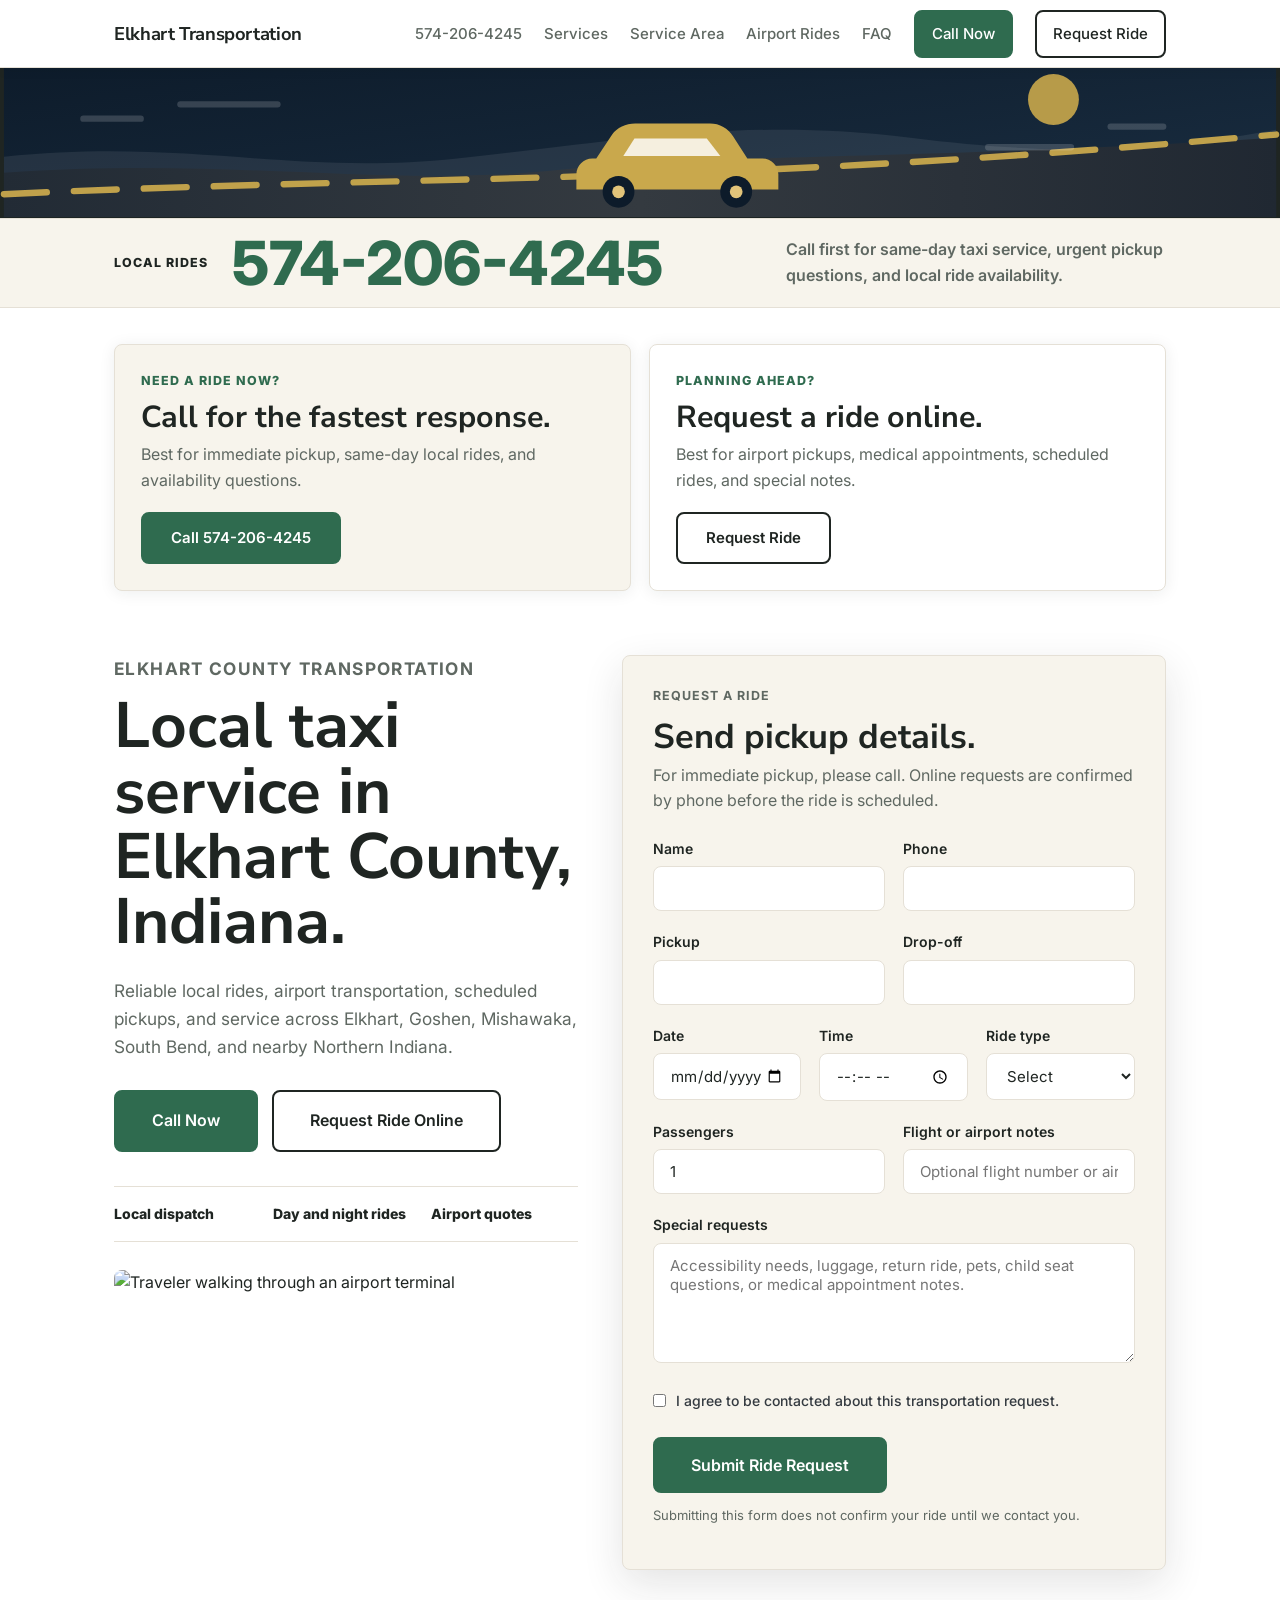
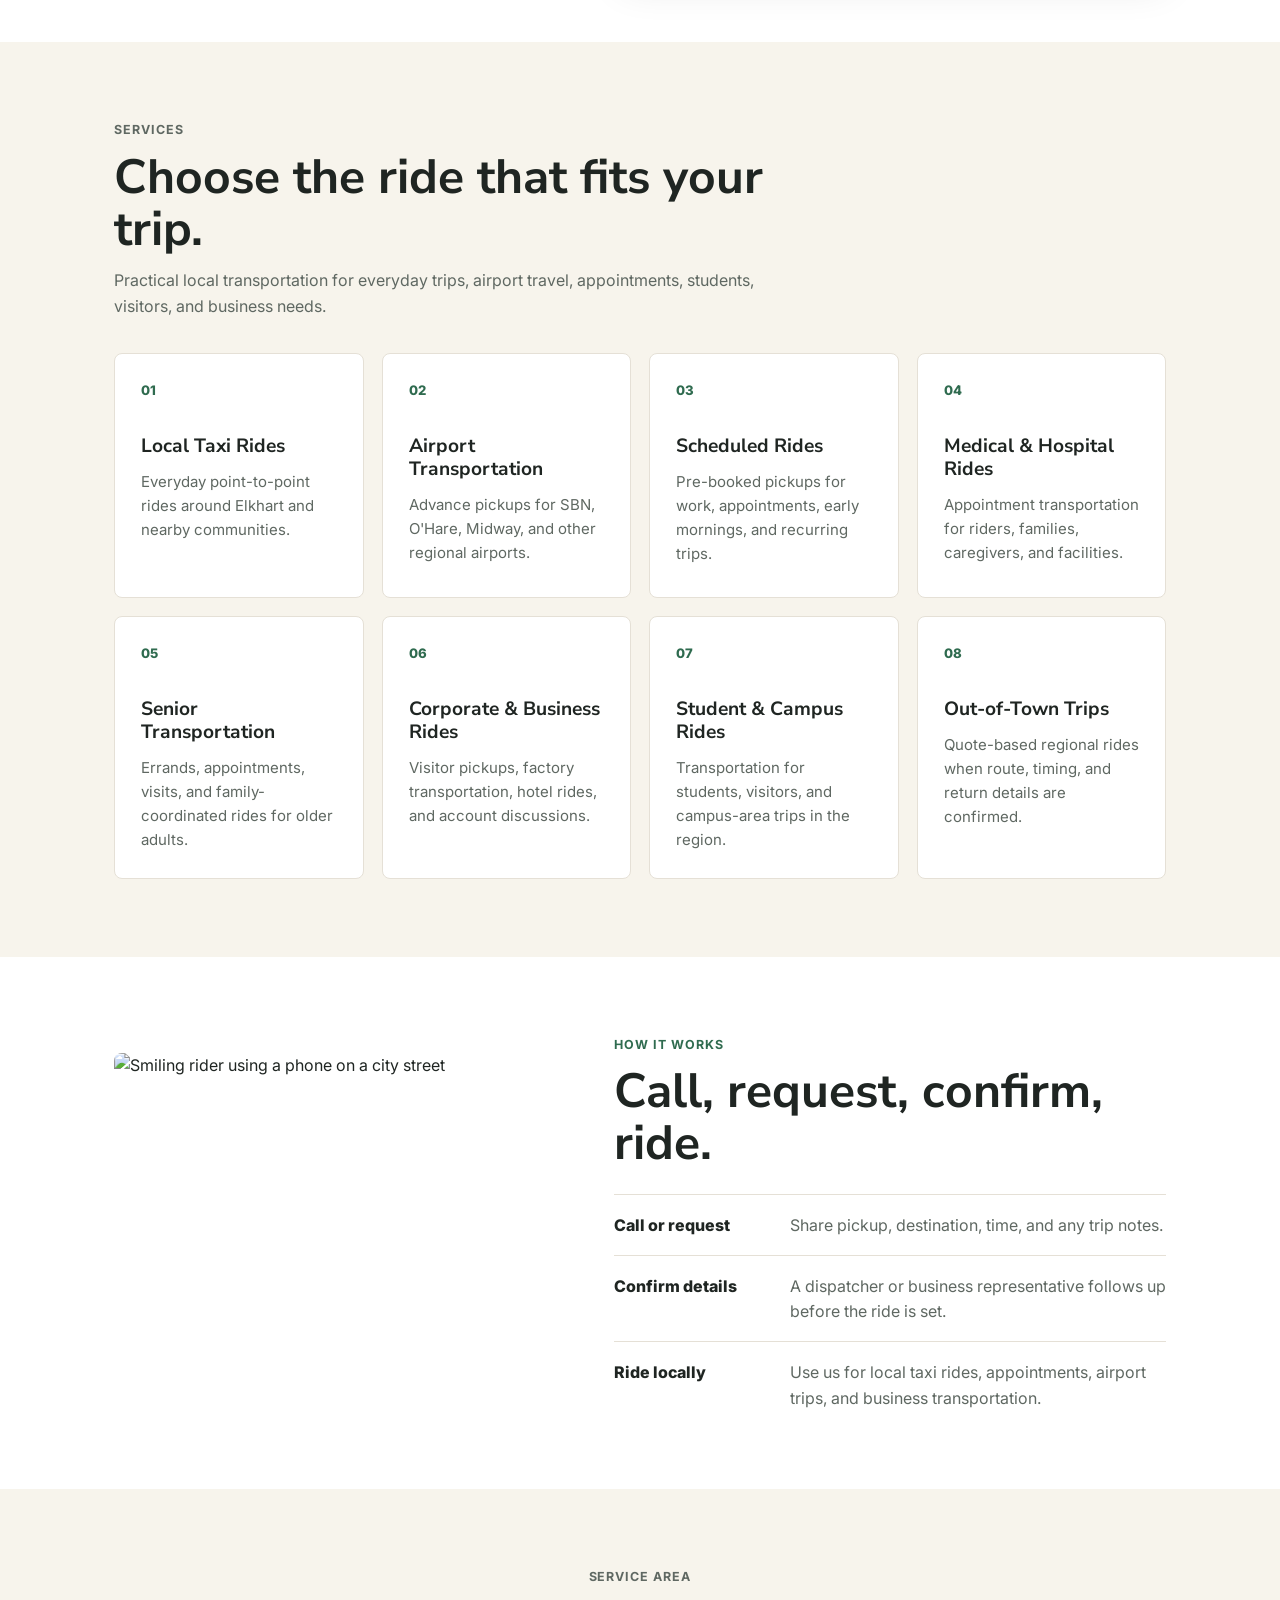
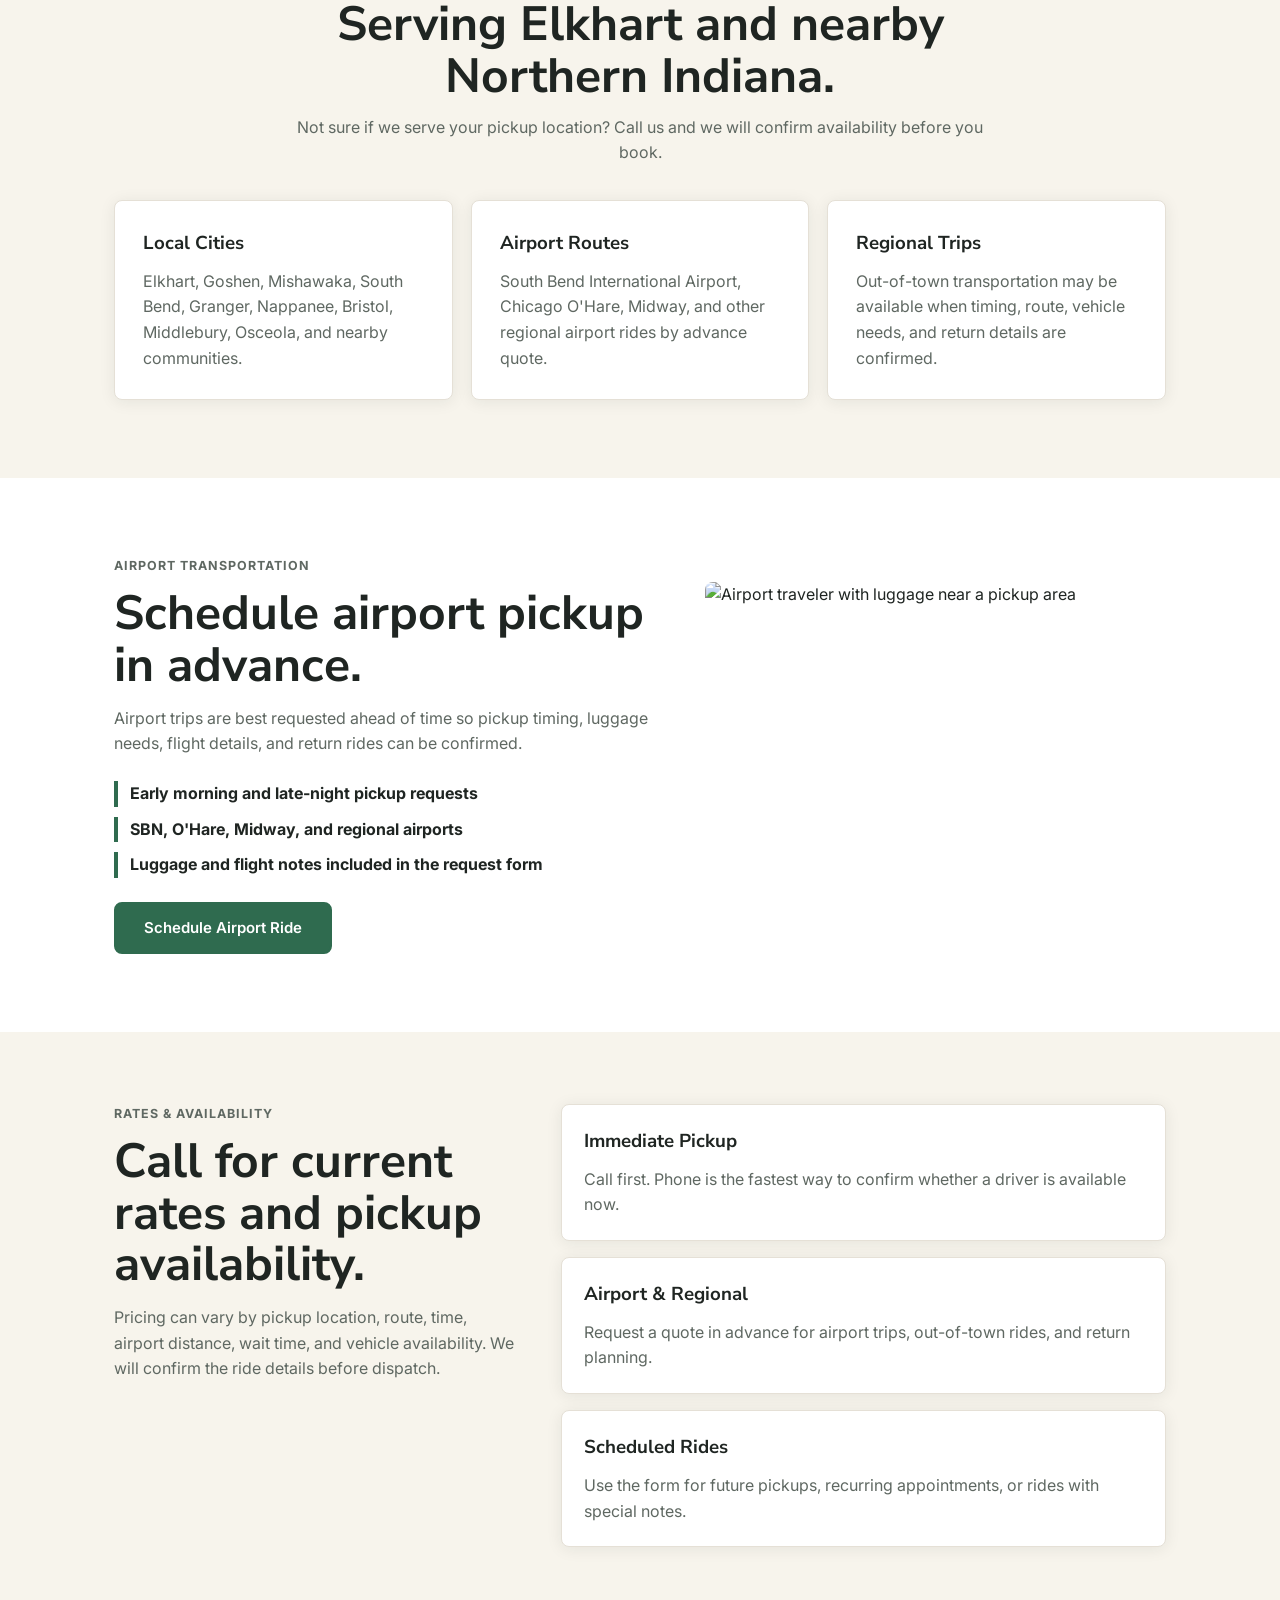
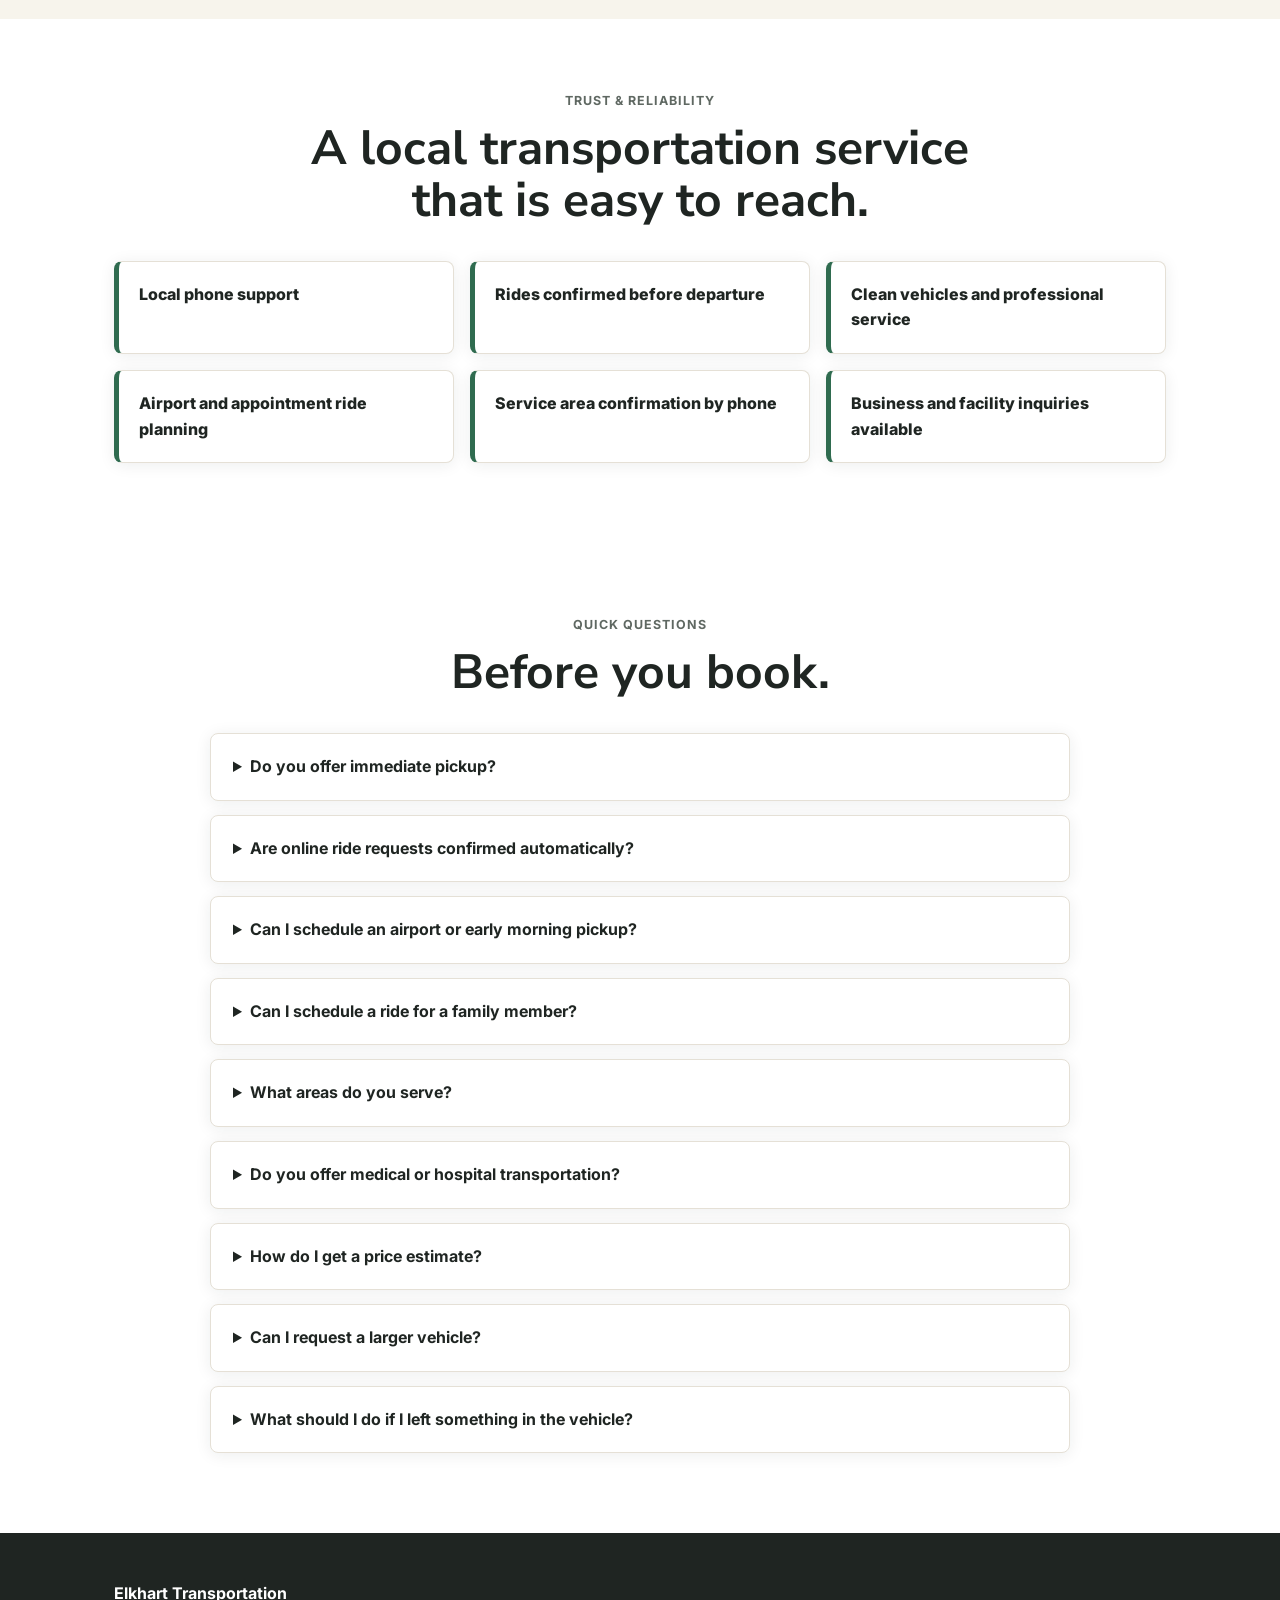
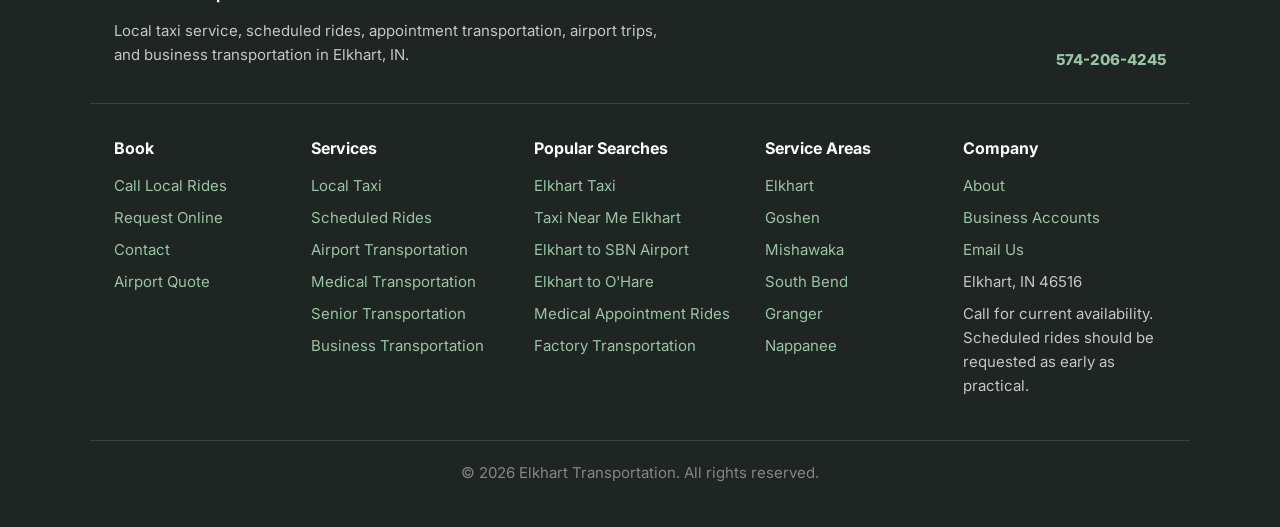
==== index.html @ 62b03026 "Initial Elkhart Transport website" ====
<!DOCTYPE html>
<html lang="en">
<head>
  <meta charset="UTF-8" />
  <meta name="viewport" content="width=device-width, initial-scale=1.0" />
  <title>Elkhart Transportation | Taxi, Medical, Airport & Scheduled Rides</title>
  <meta name="description" content="Call Elkhart Transportation for local taxi, scheduled rides, medical appointments, senior rides, airport trips, and business transportation in Elkhart, IN." />
  <link rel="preconnect" href="https://fonts.googleapis.com">
  <link rel="preconnect" href="https://fonts.gstatic.com" crossorigin>
  <link href="https://fonts.googleapis.com/css2?family=Inter:wght@400;500;600;700;800&family=Nunito+Sans:wght@500;600;700;800&display=swap" rel="stylesheet">
  <link rel="stylesheet" href="src/css/main.css" />
  <link rel="stylesheet" href="src/css/components.css" />
  <script async src="https://www.googletagmanager.com/gtag/js?id=G-XXXXXXXXXX"></script>
  <script>
    window.dataLayer = window.dataLayer || [];
    function gtag(){dataLayer.push(arguments);}
    gtag('js', new Date());
    gtag('config', 'G-XXXXXXXXXX');
  </script>
  <script type="application/ld+json">
  {
    "@context": "https://schema.org",
    "@type": "LocalBusiness",
    "name": "Elkhart Transportation",
    "telephone": "+1-574-206-4245",
    "email": "elkhartaxiservice@gmail.com",
    "address": {
      "@type": "PostalAddress",
      "addressLocality": "Elkhart",
      "addressRegion": "IN",
      "postalCode": "46516",
      "addressCountry": "US"
    },
    "areaServed": ["Elkhart IN", "Goshen IN", "Mishawaka IN", "South Bend IN", "Granger IN", "Nappanee IN", "Bristol IN", "Middlebury IN"],
    "url": "https://example.com",
    "priceRange": "$$",
    "description": "Local and scheduled transportation service for taxi rides, medical appointments, senior transportation, airport trips, and business transportation in Elkhart County."
  }
  </script>
  <script type="application/ld+json">
  {
    "@context": "https://schema.org",
    "@type": "FAQPage",
    "mainEntity": [
      {
        "@type": "Question",
        "name": "Do I need to call to confirm my ride?",
        "acceptedAnswer": {
          "@type": "Answer",
          "text": "Yes. Online ride requests are not confirmed until a dispatcher or business representative contacts you."
        }
      },
      {
        "@type": "Question",
        "name": "Do you provide airport transportation from Elkhart?",
        "acceptedAnswer": {
          "@type": "Answer",
          "text": "Airport transportation may be available from Elkhart, Goshen, Mishawaka, South Bend, and nearby communities to South Bend International Airport, Chicago O'Hare, and other regional airports by quote."
        }
      },
      {
        "@type": "Question",
        "name": "Can family members request rides for seniors?",
        "acceptedAnswer": {
          "@type": "Answer",
          "text": "Yes. Family members and caregivers can request scheduled rides for seniors and include appointment, pickup, return ride, and contact details."
        }
      },
      {
        "@type": "Question",
        "name": "Do you provide non-emergency medical transportation?",
        "acceptedAnswer": {
          "@type": "Answer",
          "text": "Medical appointment transportation may be available for private-pay riders, facilities, and coordination partners. Availability and vehicle needs should be confirmed before booking."
        }
      },
      {
        "@type": "Question",
        "name": "What areas do you serve?",
        "acceptedAnswer": {
          "@type": "Answer",
          "text": "Primary service areas include Elkhart, Goshen, Mishawaka, South Bend, Granger, Nappanee, Bristol, Middlebury, and nearby Northern Indiana communities."
        }
      }
    ]
  }
  </script>
</head>
<body>
  <header class="nav">
    <div class="nav__inner container">
      <a href="index.html" class="nav__logo">Elkhart Transportation</a>
      <nav class="nav__links">
        <a href="tel:+15742064245">574-206-4245</a>
        <a href="#services">Services</a>
        <a href="#service-area">Service Area</a>
        <a href="#airport-rides">Airport Rides</a>
        <a href="#faq">FAQ</a>
        <a href="tel:+15742064245" class="btn btn--primary">Call Now</a>
        <a href="#ride-request" class="btn btn--outline-dark">Request Ride</a>
      </nav>
      <button class="nav__toggle" aria-label="Toggle menu">&#9776;</button>
    </div>
  </header>

  <main>
    <section class="image-banner" aria-label="Elkhart Transportation service banner">
      <img src="public/images/home-banner.svg" alt="Elkhart Transportation taxi service banner" />
    </section>

    <section class="phone-strip" aria-label="Local ride phone number">
      <div class="container phone-strip__inner">
        <span>Local Rides</span>
        <a href="tel:+15742064245">574-206-4245</a>
        <p>Call first for same-day taxi service, urgent pickup questions, and local ride availability.</p>
      </div>
    </section>

    <section class="booking-choices" aria-label="Ways to book">
      <div class="container booking-choices__grid">
        <article class="choice-card choice-card--primary">
          <span>Need a ride now?</span>
          <h2>Call for the fastest response.</h2>
          <p>Best for immediate pickup, same-day local rides, and availability questions.</p>
          <a href="tel:+15742064245" class="btn btn--primary">Call 574-206-4245</a>
        </article>
        <article class="choice-card">
          <span>Planning ahead?</span>
          <h2>Request a ride online.</h2>
          <p>Best for airport pickups, medical appointments, scheduled rides, and special notes.</p>
          <a href="#ride-request" class="btn btn--outline-dark">Request Ride</a>
        </article>
      </div>
    </section>

    <section class="booking-hero" id="ride-request">
      <div class="container booking-hero__grid">
        <div class="booking-hero__content">
          <p class="eyebrow">Elkhart County Transportation</p>
          <h1>Local taxi service in Elkhart County, Indiana.</h1>
          <p>Reliable local rides, airport transportation, scheduled pickups, and service across Elkhart, Goshen, Mishawaka, South Bend, and nearby Northern Indiana.</p>
          <div class="booking-hero__actions">
            <a href="tel:+15742064245" class="btn btn--primary btn--lg">Call Now</a>
            <a href="#ride-request" class="btn btn--outline-dark btn--lg">Request Ride Online</a>
          </div>
          <div class="booking-hero__proof">
            <span>Local dispatch</span>
            <span>Day and night rides</span>
            <span>Airport quotes</span>
          </div>
          <figure class="booking-hero__image">
            <img src="public/images/AdobeStock_448545328.jpeg" alt="Traveler walking through an airport terminal" />
          </figure>
        </div>

        <form class="booking-panel js-contact-form" action="https://formspree.io/f/YOUR_FORM_ID" method="post">
          <div class="booking-panel__header">
            <p class="eyebrow">Request a Ride</p>
            <h2>Send pickup details.</h2>
            <p>For immediate pickup, please call. Online requests are confirmed by phone before the ride is scheduled.</p>
          </div>
          <div class="form-grid">
            <div class="form-group">
              <label for="home-name">Name</label>
              <input type="text" id="home-name" name="name" autocomplete="name" required />
            </div>
            <div class="form-group">
              <label for="home-phone">Phone</label>
              <input type="tel" id="home-phone" name="phone" autocomplete="tel" required />
            </div>
          </div>
          <div class="form-grid">
            <div class="form-group">
              <label for="home-pickup">Pickup</label>
              <input type="text" id="home-pickup" name="pickup" required />
            </div>
            <div class="form-group">
              <label for="home-dropoff">Drop-off</label>
              <input type="text" id="home-dropoff" name="dropoff" required />
            </div>
          </div>
          <div class="form-grid form-grid--three">
            <div class="form-group">
              <label for="home-date">Date</label>
              <input type="date" id="home-date" name="date" required />
            </div>
            <div class="form-group">
              <label for="home-time">Time</label>
              <input type="time" id="home-time" name="time" required />
            </div>
            <div class="form-group">
              <label for="home-ride-type">Ride type</label>
              <select id="home-ride-type" name="ride-type" required>
                <option value="">Select</option>
                <option>Local Taxi</option>
                <option>Scheduled Ride</option>
                <option>Airport</option>
                <option>Medical Appointment</option>
                <option>Senior Transportation</option>
                <option>Factory/Business</option>
                <option>Other</option>
              </select>
            </div>
          </div>
          <div class="form-grid">
            <div class="form-group">
              <label for="home-passengers">Passengers</label>
              <input type="number" id="home-passengers" name="passengers" min="1" max="12" value="1" />
            </div>
            <div class="form-group">
              <label for="home-flight">Flight or airport notes</label>
              <input type="text" id="home-flight" name="flight" placeholder="Optional flight number or airport" />
            </div>
          </div>
          <div class="form-group">
            <label for="home-notes">Special requests</label>
            <textarea id="home-notes" name="notes" placeholder="Accessibility needs, luggage, return ride, pets, child seat questions, or medical appointment notes."></textarea>
          </div>
          <label class="checkbox-line">
            <input type="checkbox" name="consent" required />
            <span>I agree to be contacted about this transportation request.</span>
          </label>
          <button type="submit" class="btn btn--primary btn--lg">Submit Ride Request</button>
          <p class="booking-panel__note">Submitting this form does not confirm your ride until we contact you.</p>
          <p class="form-status" aria-live="polite"></p>
        </form>
      </div>
    </section>

    <section class="home-services" id="services">
      <div class="container">
        <div class="section-heading">
          <p class="eyebrow">Services</p>
          <h2>Choose the ride that fits your trip.</h2>
          <p>Practical local transportation for everyday trips, airport travel, appointments, students, visitors, and business needs.</p>
        </div>
        <div class="service-tiles">
          <a href="src/pages/services.html" class="service-tile">
            <span>01</span>
            <h3>Local Taxi Rides</h3>
            <p>Everyday point-to-point rides around Elkhart and nearby communities.</p>
          </a>
          <a href="src/pages/airport.html" class="service-tile">
            <span>02</span>
            <h3>Airport Transportation</h3>
            <p>Advance pickups for SBN, O'Hare, Midway, and other regional airports.</p>
          </a>
          <a href="src/pages/scheduled-rides.html" class="service-tile">
            <span>03</span>
            <h3>Scheduled Rides</h3>
            <p>Pre-booked pickups for work, appointments, early mornings, and recurring trips.</p>
          </a>
          <a href="src/pages/nemt.html" class="service-tile">
            <span>04</span>
            <h3>Medical & Hospital Rides</h3>
            <p>Appointment transportation for riders, families, caregivers, and facilities.</p>
          </a>
          <a href="src/pages/senior.html" class="service-tile">
            <span>05</span>
            <h3>Senior Transportation</h3>
            <p>Errands, appointments, visits, and family-coordinated rides for older adults.</p>
          </a>
          <a href="src/pages/factory-transport.html" class="service-tile">
            <span>06</span>
            <h3>Corporate & Business Rides</h3>
            <p>Visitor pickups, factory transportation, hotel rides, and account discussions.</p>
          </a>
          <a href="src/pages/services.html" class="service-tile">
            <span>07</span>
            <h3>Student & Campus Rides</h3>
            <p>Transportation for students, visitors, and campus-area trips in the region.</p>
          </a>
          <a href="src/pages/contact.html" class="service-tile">
            <span>08</span>
            <h3>Out-of-Town Trips</h3>
            <p>Quote-based regional rides when route, timing, and return details are confirmed.</p>
          </a>
        </div>
      </div>
    </section>

    <section class="local-info">
      <div class="container local-info__grid">
        <figure>
          <img src="public/images/AdobeStock_657784456.jpeg" alt="Smiling rider using a phone on a city street" />
        </figure>
        <div>
          <p class="eyebrow">How It Works</p>
          <h2>Call, request, confirm, ride.</h2>
          <div class="mini-steps">
            <article>
              <span>Call or request</span>
              <p>Share pickup, destination, time, and any trip notes.</p>
            </article>
            <article>
              <span>Confirm details</span>
              <p>A dispatcher or business representative follows up before the ride is set.</p>
            </article>
            <article>
              <span>Ride locally</span>
              <p>Use us for local taxi rides, appointments, airport trips, and business transportation.</p>
            </article>
          </div>
        </div>
      </div>
    </section>

    <section class="service-area-section" id="service-area">
      <div class="container">
        <div class="section-heading section-heading--center">
          <p class="eyebrow">Service Area</p>
          <h2>Serving Elkhart and nearby Northern Indiana.</h2>
          <p>Not sure if we serve your pickup location? Call us and we will confirm availability before you book.</p>
        </div>
        <div class="area-columns">
          <article>
            <h3>Local Cities</h3>
            <p>Elkhart, Goshen, Mishawaka, South Bend, Granger, Nappanee, Bristol, Middlebury, Osceola, and nearby communities.</p>
          </article>
          <article>
            <h3>Airport Routes</h3>
            <p>South Bend International Airport, Chicago O'Hare, Midway, and other regional airport rides by advance quote.</p>
          </article>
          <article>
            <h3>Regional Trips</h3>
            <p>Out-of-town transportation may be available when timing, route, vehicle needs, and return details are confirmed.</p>
          </article>
        </div>
      </div>
    </section>

    <section class="airport-feature" id="airport-rides">
      <div class="container airport-feature__grid">
        <div>
          <p class="eyebrow">Airport Transportation</p>
          <h2>Schedule airport pickup in advance.</h2>
          <p>Airport trips are best requested ahead of time so pickup timing, luggage needs, flight details, and return rides can be confirmed.</p>
          <div class="feature-list">
            <span>Early morning and late-night pickup requests</span>
            <span>SBN, O'Hare, Midway, and regional airports</span>
            <span>Luggage and flight notes included in the request form</span>
          </div>
          <a href="#ride-request" class="btn btn--primary">Schedule Airport Ride</a>
        </div>
        <figure>
          <img src="public/images/AdobeStock_448545328.jpeg" alt="Airport traveler with luggage near a pickup area" />
        </figure>
      </div>
    </section>

    <section class="rates-section" id="availability">
      <div class="container rates-section__grid">
        <div>
          <p class="eyebrow">Rates & Availability</p>
          <h2>Call for current rates and pickup availability.</h2>
          <p>Pricing can vary by pickup location, route, time, airport distance, wait time, and vehicle availability. We will confirm the ride details before dispatch.</p>
        </div>
        <div class="rate-cards">
          <article>
            <h3>Immediate Pickup</h3>
            <p>Call first. Phone is the fastest way to confirm whether a driver is available now.</p>
          </article>
          <article>
            <h3>Airport & Regional</h3>
            <p>Request a quote in advance for airport trips, out-of-town rides, and return planning.</p>
          </article>
          <article>
            <h3>Scheduled Rides</h3>
            <p>Use the form for future pickups, recurring appointments, or rides with special notes.</p>
          </article>
        </div>
      </div>
    </section>

    <section class="trust-section" id="trust">
      <div class="container">
        <div class="section-heading section-heading--center">
          <p class="eyebrow">Trust & Reliability</p>
          <h2>A local transportation service that is easy to reach.</h2>
        </div>
        <div class="trust-points">
          <div>Local phone support</div>
          <div>Rides confirmed before departure</div>
          <div>Clean vehicles and professional service</div>
          <div>Airport and appointment ride planning</div>
          <div>Service area confirmation by phone</div>
          <div>Business and facility inquiries available</div>
        </div>
      </div>
    </section>

    <section class="faq-preview page-section" id="faq">
      <div class="container">
        <div class="section-heading section-heading--center">
          <p class="eyebrow">Quick Questions</p>
          <h2>Before you book.</h2>
        </div>
        <div class="faq-list">
          <details>
            <summary>Do you offer immediate pickup?</summary>
            <p>Call for immediate pickup. Phone is the fastest way to confirm driver availability.</p>
          </details>
          <details>
            <summary>Are online ride requests confirmed automatically?</summary>
            <p>No. A ride is confirmed only after a dispatcher or business representative follows up with you.</p>
          </details>
          <details>
            <summary>Can I schedule an airport or early morning pickup?</summary>
            <p>Yes. Airport and early pickups should be requested in advance so timing, route, and luggage needs can be confirmed.</p>
          </details>
          <details>
            <summary>Can I schedule a ride for a family member?</summary>
            <p>Yes. Family members and caregivers can request rides and include appointment, pickup, return ride, and contact details.</p>
          </details>
          <details>
            <summary>What areas do you serve?</summary>
            <p>Common service areas include Elkhart, Goshen, Mishawaka, South Bend, Granger, Nappanee, Bristol, Middlebury, Osceola, and nearby areas when scheduling allows.</p>
          </details>
          <details>
            <summary>Do you offer medical or hospital transportation?</summary>
            <p>Medical appointment and hospital rides may be available for private-pay riders, seniors, families, and facility coordination partners.</p>
          </details>
          <details>
            <summary>How do I get a price estimate?</summary>
            <p>Call with your pickup address, destination, date, time, passenger count, and any special needs. We will confirm current rates and availability.</p>
          </details>
          <details>
            <summary>Can I request a larger vehicle?</summary>
            <p>Include passenger count and luggage or mobility notes when calling or submitting the form. Vehicle availability should be confirmed before booking.</p>
          </details>
          <details>
            <summary>What should I do if I left something in the vehicle?</summary>
            <p>Call as soon as possible with your pickup time, route, and contact information so the ride can be looked up.</p>
          </details>
        </div>
      </div>
    </section>
  </main>

  <div class="mobile-action-bar" aria-label="Mobile booking actions">
    <a href="tel:+15742064245">Call Now</a>
    <a href="#ride-request">Request Ride</a>
  </div>

  <footer class="footer footer--extended">
    <div class="container footer__top">
      <div>
        <strong>Elkhart Transportation</strong>
        <p>Local taxi service, scheduled rides, appointment transportation, airport trips, and business transportation in Elkhart, IN.</p>
      </div>
      <a href="tel:+15742064245" class="footer__phone">574-206-4245</a>
    </div>
    <div class="container footer__grid footer__grid--extended">
      <div>
        <strong>Book</strong>
        <a href="tel:+15742064245">Call Local Rides</a>
        <a href="#ride-request">Request Online</a>
        <a href="src/pages/contact.html">Contact</a>
        <a href="src/pages/airport.html">Airport Quote</a>
      </div>
      <div>
        <strong>Services</strong>
        <a href="src/pages/services.html">Local Taxi</a>
        <a href="src/pages/scheduled-rides.html">Scheduled Rides</a>
        <a href="src/pages/airport.html">Airport Transportation</a>
        <a href="src/pages/nemt.html">Medical Transportation</a>
        <a href="src/pages/senior.html">Senior Transportation</a>
        <a href="src/pages/factory-transport.html">Business Transportation</a>
      </div>
      <div>
        <strong>Popular Searches</strong>
        <a href="src/pages/services.html">Elkhart Taxi</a>
        <a href="src/pages/services.html">Taxi Near Me Elkhart</a>
        <a href="src/pages/airport.html">Elkhart to SBN Airport</a>
        <a href="src/pages/airport.html">Elkhart to O'Hare</a>
        <a href="src/pages/nemt.html">Medical Appointment Rides</a>
        <a href="src/pages/factory-transport.html">Factory Transportation</a>
      </div>
      <div>
        <strong>Service Areas</strong>
        <a href="src/pages/services.html">Elkhart</a>
        <a href="src/pages/services.html">Goshen</a>
        <a href="src/pages/services.html">Mishawaka</a>
        <a href="src/pages/services.html">South Bend</a>
        <a href="src/pages/services.html">Granger</a>
        <a href="src/pages/services.html">Nappanee</a>
      </div>
      <div>
        <strong>Company</strong>
        <a href="src/pages/about.html">About</a>
        <a href="src/pages/factory-transport.html">Business Accounts</a>
        <a href="mailto:elkhartaxiservice@gmail.com">Email Us</a>
        <p>Elkhart, IN 46516</p>
        <p>Call for current availability. Scheduled rides should be requested as early as practical.</p>
      </div>
    </div>
    <p class="footer__copy">&copy; 2026 Elkhart Transportation. All rights reserved.</p>
  </footer>

  <script src="src/js/main.js"></script>
  <script src="src/js/booking.js"></script>
</body>
</html>
---- src/css/main.css ----
/* =============================================
   ELKHART TRANSPORTATION — main.css
   Global styles, variables, typography
   ============================================= */

@import url('https://fonts.googleapis.com/css2?family=Inter:wght@400;500;600;700;800&family=Nunito+Sans:wght@500;600;700;800&display=swap');

/* --- Variables --- */
:root {
  --navy:    #1F2522;
  --navy-mid: #2F3A34;
  --white:   #FFFFFF;
  --gold:    #2F6B4F;
  --gold-light: #3D7A5A;
  --cream: #F7F4EC;
  --gray-50: #F7F4EC;
  --gray-200:#E5E0D6;
  --gray-500:#5F6862;
  --gray-800:#343A40;

  --font: 'Inter', sans-serif;
  --heading-font: 'Nunito Sans', sans-serif;
  --radius: 8px;
  --shadow: 0 2px 16px rgba(31,37,34,0.08);
  --shadow-lg: 0 14px 40px rgba(31,37,34,0.12);

  --container: 1100px;
  --nav-h: 68px;
}

/* --- Reset --- */
*, *::before, *::after { box-sizing: border-box; margin: 0; padding: 0; }
html { scroll-behavior: smooth; }
body {
  font-family: var(--font);
  color: var(--navy);
  background: var(--white);
  line-height: 1.6;
  font-size: 16px;
}
h1, h2, h3, h4,
.nav__logo,
.btn {
  font-family: var(--heading-font);
}
img { max-width: 100%; display: block; }
a { color: inherit; text-decoration: none; }

/* --- Container --- */
.container {
  max-width: var(--container);
  margin: 0 auto;
  padding: 0 24px;
}

/* --- Buttons --- */
.btn {
  display: inline-flex;
  align-items: center;
  justify-content: center;
  padding: 12px 28px;
  border-radius: var(--radius);
  font-family: var(--font);
  font-weight: 600;
  font-size: 15px;
  cursor: pointer;
  border: 2px solid transparent;
  transition: all 0.2s ease;
  text-align: center;
}
.btn--primary {
  background: var(--gold);
  color: var(--white);
  border-color: var(--gold);
}
.btn--primary:hover {
  background: var(--gold-light);
  border-color: var(--gold-light);
}
.btn--outline {
  background: transparent;
  color: var(--white);
  border-color: var(--white);
}
.btn--outline:hover {
  background: var(--white);
  color: var(--navy);
}
.btn--outline-dark {
  background: transparent;
  color: var(--navy);
  border-color: var(--navy);
}
.btn--outline-dark:hover {
  background: var(--navy);
  color: var(--white);
}
.btn--lg { padding: 16px 36px; font-size: 16px; }

/* --- Section Title --- */
.section-title {
  font-size: clamp(1.5rem, 3vw, 2rem);
  font-weight: 700;
  color: var(--navy);
  margin-bottom: 40px;
  text-align: center;
}
.eyebrow--center { text-align: center; }

/* --- Home Banner --- */
.image-banner {
  background: var(--navy);
  border-bottom: 1px solid rgba(13,27,42,0.12);
  height: clamp(88px, 13vw, 150px);
  overflow: hidden;
  width: 100%;
}
.image-banner img {
  height: 100%;
  object-fit: cover;
  object-position: center;
  width: 100%;
}

/* --- Hero --- */
.hero {
  background: var(--navy);
  color: var(--white);
  padding: 100px 0 80px;
  text-align: center;
}
.hero--home {
  background:
    linear-gradient(135deg, rgba(13, 27, 42, 0.96), rgba(26, 46, 66, 0.92)),
    radial-gradient(circle at 80% 10%, rgba(201, 168, 76, 0.18), transparent 28%);
  padding: 96px 0 88px;
  text-align: left;
}
.hero__grid {
  align-items: center;
  display: grid;
  gap: 48px;
  grid-template-columns: minmax(0, 1.05fr) minmax(320px, 0.75fr);
}
.hero__content .eyebrow { color: var(--gold-light); }
.hero__content .hero__sub { margin-left: 0; }
.hero__proof {
  display: flex;
  flex-wrap: wrap;
  gap: 10px;
  margin-top: 28px;
}
.hero__proof span {
  border: 1px solid rgba(255,255,255,0.22);
  border-radius: var(--radius);
  color: rgba(255,255,255,0.82);
  font-size: 14px;
  font-weight: 600;
  padding: 8px 12px;
}
.hero-card {
  background: rgba(255,255,255,0.96);
  border: 1px solid rgba(255,255,255,0.2);
  border-radius: var(--radius);
  box-shadow: var(--shadow-lg);
  color: var(--navy);
  padding: 32px;
}
.hero-card h2 {
  font-size: 1.6rem;
  line-height: 1.2;
  margin-bottom: 12px;
}
.hero-card p,
.hero-card li {
  color: var(--gray-800);
}
.hero-card ul {
  display: grid;
  gap: 10px;
  list-style: none;
  margin-top: 22px;
}
.hero-card li {
  border-left: 3px solid var(--gold);
  font-weight: 600;
  padding-left: 12px;
}
.hero-card__route {
  display: grid;
  gap: 10px;
  margin-bottom: 24px;
}
.hero-card__route span {
  background: var(--gray-50);
  border: 1px solid var(--gray-200);
  border-radius: var(--radius);
  font-weight: 700;
  padding: 11px 14px;
  position: relative;
}
.hero-card__route span + span::before {
  background: var(--gold);
  content: "";
  height: 10px;
  left: 24px;
  position: absolute;
  top: -11px;
  width: 3px;
}
.hero__headline {
  font-size: clamp(2rem, 5vw, 3.2rem);
  font-weight: 700;
  line-height: 1.15;
  margin-bottom: 20px;
  color: var(--white);
}
.hero__sub {
  font-size: clamp(1rem, 2vw, 1.2rem);
  color: rgba(255,255,255,0.80);
  max-width: 620px;
  margin: 0 auto 36px;
}
.hero__ctas {
  display: flex;
  gap: 16px;
  justify-content: center;
  flex-wrap: wrap;
}

/* --- Interior Pages --- */
.page-hero {
  background: var(--navy);
  color: var(--white);
  padding: 88px 0 72px;
}
.page-hero__inner {
  max-width: 860px;
  text-align: center;
}
.page-hero h1 {
  color: var(--white);
  font-size: clamp(2rem, 5vw, 3rem);
  line-height: 1.15;
  margin-bottom: 20px;
}
.page-hero p {
  color: rgba(255,255,255,0.80);
  font-size: 1.08rem;
  max-width: 720px;
  margin: 0 auto;
}
.page-hero__actions {
  display: flex;
  gap: 16px;
  justify-content: center;
  flex-wrap: wrap;
  margin-top: 32px;
}
.eyebrow {
  color: var(--gold);
  font-size: 0.78rem;
  font-weight: 700;
  letter-spacing: 0.08em;
  margin-bottom: 12px;
  text-transform: uppercase;
}
.page-section {
  padding: 80px 0;
}
.quick-request {
  background: var(--gray-50);
  padding: 72px 0;
}
.quick-request__grid {
  align-items: start;
  display: grid;
  gap: 40px;
  grid-template-columns: minmax(250px, 0.7fr) minmax(0, 1.3fr);
}
.quick-request h2 {
  font-size: clamp(1.7rem, 3vw, 2.35rem);
  line-height: 1.18;
  margin-bottom: 16px;
}
.quick-request p {
  color: var(--gray-500);
}
.page-section--muted {
  background: var(--gray-50);
}
.split-section {
  display: grid;
  grid-template-columns: minmax(0, 0.9fr) minmax(0, 1.1fr);
  gap: 48px;
  align-items: start;
}
.split-section h2,
.contact-panel h2 {
  font-size: clamp(1.7rem, 3vw, 2.25rem);
  line-height: 1.2;
  margin-bottom: 16px;
}
.split-section p,
.contact-panel p {
  color: var(--gray-500);
}
.info-grid,
.service-grid {
  display: grid;
  grid-template-columns: repeat(auto-fit, minmax(250px, 1fr));
  gap: 24px;
}
.info-grid--two {
  grid-template-columns: repeat(2, minmax(0, 1fr));
}
.info-card,
.service-card,
.service-area-panel,
.contact-panel,
.form-card {
  background: var(--white);
  border: 1px solid var(--gray-200);
  border-radius: var(--radius);
  box-shadow: var(--shadow);
}
.info-card {
  padding: 28px;
}
.info-card h3,
.service-card h3 {
  margin-bottom: 10px;
}
.info-card p,
.service-card p {
  color: var(--gray-500);
  font-size: 15px;
}
.service-grid {
  grid-template-columns: repeat(auto-fit, minmax(260px, 1fr));
}
.service-card {
  padding: 30px 26px;
}
.service-card__label {
  color: var(--gold);
  font-size: 0.78rem;
  font-weight: 700;
  letter-spacing: 0.06em;
  margin-bottom: 10px;
  text-transform: uppercase;
}
.service-card .card__link {
  display: inline-block;
  margin-top: 16px;
}
.service-area-panel {
  padding: 32px;
  text-align: center;
}
.service-area-panel p {
  color: var(--gray-500);
  max-width: 760px;
  margin: 0 auto 24px;
}
.area-tags {
  display: flex;
  gap: 12px;
  flex-wrap: wrap;
  justify-content: center;
}
.area-tags span {
  border: 1px solid var(--gray-200);
  border-radius: 999px;
  color: var(--navy);
  font-size: 14px;
  font-weight: 600;
  padding: 9px 14px;
}
.route-section {
  background: var(--navy);
  color: var(--white);
  padding: 80px 0;
}
.route-section h2,
.route-section .eyebrow {
  color: var(--white);
}
.route-section p {
  color: rgba(255,255,255,0.78);
}
.route-section .btn { margin-top: 24px; }
.route-list {
  display: grid;
  gap: 16px;
}
.route-list article {
  align-items: start;
  background: rgba(255,255,255,0.08);
  border: 1px solid rgba(255,255,255,0.14);
  border-radius: var(--radius);
  display: grid;
  gap: 16px;
  grid-template-columns: 64px 1fr;
  padding: 22px;
}
.route-list span {
  align-items: center;
  background: var(--gold);
  border-radius: var(--radius);
  color: var(--navy);
  display: flex;
  font-weight: 800;
  height: 48px;
  justify-content: center;
}
.route-list h3 {
  color: var(--white);
  font-size: 1.05rem;
  margin-bottom: 6px;
}
.route-list p {
  font-size: 15px;
}
.contact-layout {
  display: grid;
  grid-template-columns: minmax(260px, 0.8fr) minmax(0, 1.2fr);
  gap: 36px;
  align-items: start;
}
.contact-panel,
.form-card {
  padding: 32px;
}
.form-intro {
  color: var(--gray-500);
  margin-bottom: 24px;
}
.form-grid {
  display: grid;
  grid-template-columns: repeat(2, minmax(0, 1fr));
  gap: 18px;
}
.detail-list {
  display: grid;
  gap: 18px;
  margin-top: 28px;
}
.detail-list dt {
  color: var(--gray-500);
  font-size: 13px;
  font-weight: 700;
  letter-spacing: 0.06em;
  text-transform: uppercase;
}
.detail-list dd {
  color: var(--navy);
  font-weight: 600;
}
.detail-list a {
  color: var(--gold);
}
.notice {
  background: var(--gray-50);
  border-left: 4px solid var(--gold);
  border-radius: var(--radius);
  color: var(--gray-800);
  font-size: 14px;
  margin-top: 28px;
  padding: 16px;
}
.compliance-note {
  color: var(--gray-500);
  font-size: 14px;
  margin: 28px auto 0;
  max-width: 720px;
  text-align: center;
}
.check-list {
  display: grid;
  gap: 10px;
  list-style: none;
  margin-top: 24px;
}
.check-list li {
  border-left: 3px solid var(--gold);
  color: var(--navy);
  font-weight: 600;
  padding-left: 12px;
}
.checkbox-line {
  display: flex;
  gap: 10px;
  align-items: flex-start;
  color: var(--gray-800);
  font-size: 14px;
  font-weight: 500;
  margin: 8px 0 24px;
}
.checkbox-line input {
  margin-top: 4px;
}
.form-status {
  color: var(--gray-500);
  font-size: 14px;
  margin-top: 14px;
}
.step-list {
  display: grid;
  gap: 18px;
}
.step {
  display: grid;
  grid-template-columns: 42px 1fr;
  gap: 16px;
  align-items: start;
  background: var(--white);
  border: 1px solid var(--gray-200);
  border-radius: var(--radius);
  padding: 22px;
}
.step span {
  align-items: center;
  background: var(--gold);
  border-radius: 50%;
  color: var(--navy);
  display: flex;
  font-weight: 700;
  height: 42px;
  justify-content: center;
  width: 42px;
}
.step p {
  color: var(--gray-800);
}
.cta-band {
  background: var(--navy);
  color: var(--white);
  padding: 56px 0;
}
.cta-band__inner {
  display: flex;
  gap: 28px;
  justify-content: space-between;
  align-items: center;
}
.cta-band h2 {
  color: var(--white);
  font-size: clamp(1.5rem, 3vw, 2rem);
}
.cta-band__actions {
  display: flex;
  gap: 14px;
  flex-wrap: wrap;
}
.sticky-call {
  display: none;
}
.mobile-action-bar {
  display: none;
}

/* --- Minimal Home Layout --- */
.phone-strip {
  background: var(--cream);
  border-bottom: 1px solid var(--gray-200);
  border-top: 1px solid var(--gray-200);
  color: var(--navy);
}
.phone-strip__inner {
  align-items: center;
  display: grid;
  gap: 10px 24px;
  grid-template-columns: auto auto 1fr;
  min-height: 88px;
}
.phone-strip span {
  font-size: 0.78rem;
  font-weight: 800;
  letter-spacing: 0.08em;
  text-transform: uppercase;
}
.phone-strip a {
  color: var(--gold);
  font-size: clamp(2rem, 5vw, 3.8rem);
  font-weight: 800;
  letter-spacing: 0;
  line-height: 1;
}
.phone-strip p {
  color: var(--gray-500);
  font-weight: 600;
  justify-self: end;
  max-width: 380px;
}
.booking-choices {
  background: var(--white);
  padding: 36px 0 0;
}
.booking-choices__grid {
  display: grid;
  gap: 18px;
  grid-template-columns: repeat(2, minmax(0, 1fr));
}
.choice-card {
  background: var(--white);
  border: 1px solid var(--gray-200);
  border-radius: var(--radius);
  box-shadow: var(--shadow);
  padding: 26px;
}
.choice-card--primary {
  background: var(--cream);
}
.choice-card span {
  color: var(--gold);
  display: block;
  font-size: 0.78rem;
  font-weight: 800;
  letter-spacing: 0.08em;
  margin-bottom: 10px;
  text-transform: uppercase;
}
.choice-card h2 {
  font-size: clamp(1.35rem, 3vw, 1.9rem);
  line-height: 1.1;
  margin-bottom: 8px;
}
.choice-card p {
  color: var(--gray-500);
  margin-bottom: 18px;
}
.booking-hero {
  background: var(--white);
  padding: 64px 0 72px;
}
.booking-hero__grid {
  align-items: start;
  display: grid;
  gap: 44px;
  grid-template-columns: minmax(0, 0.92fr) minmax(360px, 1.08fr);
}
.booking-hero__content h1 {
  color: var(--navy);
  font-size: clamp(2.25rem, 5vw, 4.4rem);
  letter-spacing: 0;
  line-height: 1.02;
  margin-bottom: 22px;
}
.booking-hero__content > p {
  color: var(--gray-500);
  font-size: 1.08rem;
  max-width: 580px;
}
.booking-hero__actions {
  display: flex;
  flex-wrap: wrap;
  gap: 14px;
  margin-top: 30px;
}
.booking-hero__proof {
  border-bottom: 1px solid var(--gray-200);
  border-top: 1px solid var(--gray-200);
  display: grid;
  gap: 12px;
  grid-template-columns: repeat(3, minmax(0, 1fr));
  margin: 34px 0 28px;
  padding: 16px 0;
}
.booking-hero__proof span {
  color: var(--navy);
  font-size: 14px;
  font-weight: 800;
}
.booking-hero__image {
  aspect-ratio: 16 / 9;
  border-radius: var(--radius);
  overflow: hidden;
}
.booking-hero__image img,
.local-info figure img {
  height: 100%;
  object-fit: cover;
  width: 100%;
}
.booking-panel {
  background: var(--cream);
  border: 1px solid var(--gray-200);
  border-radius: var(--radius);
  box-shadow: var(--shadow-lg);
  padding: 30px;
}
.booking-panel__header {
  margin-bottom: 24px;
}
.booking-panel__header h2 {
  font-size: clamp(1.55rem, 3vw, 2.15rem);
  line-height: 1.08;
  margin-bottom: 8px;
}
.booking-panel__header p {
  color: var(--gray-500);
}
.booking-panel__note {
  color: var(--gray-500);
  font-size: 13px;
  margin-top: 12px;
}
.booking-panel textarea {
  min-height: 92px;
}
.form-grid--three {
  grid-template-columns: repeat(3, minmax(0, 1fr));
}
.home-services {
  background: var(--gray-50);
  padding: 78px 0;
}
.section-heading {
  max-width: 690px;
  margin-bottom: 34px;
}
.section-heading--center {
  margin-left: auto;
  margin-right: auto;
  text-align: center;
}
.section-heading h2 {
  font-size: clamp(1.8rem, 4vw, 3rem);
  line-height: 1.08;
  margin-bottom: 12px;
}
.section-heading p {
  color: var(--gray-500);
}
.service-tiles {
  display: grid;
  gap: 18px;
  grid-template-columns: repeat(4, minmax(0, 1fr));
}
.service-tile {
  background: var(--white);
  border: 1px solid var(--gray-200);
  border-radius: var(--radius);
  display: block;
  min-height: 245px;
  padding: 26px;
  transition: border-color 0.2s ease, transform 0.2s ease;
}
.service-tile:hover {
  border-color: var(--gold);
  transform: translateY(-3px);
}
.service-tile span {
  color: var(--gold);
  display: block;
  font-size: 0.82rem;
  font-weight: 800;
  margin-bottom: 34px;
}
.service-tile h3 {
  font-size: 1.2rem;
  line-height: 1.18;
  margin-bottom: 12px;
}
.service-tile p {
  color: var(--gray-500);
  font-size: 15px;
}
.local-info {
  padding: 78px 0;
}
.service-area-section {
  background: var(--cream);
  padding: 78px 0;
}
.area-columns {
  display: grid;
  gap: 18px;
  grid-template-columns: repeat(3, minmax(0, 1fr));
}
.area-columns article,
.rate-cards article,
.trust-points div {
  background: var(--white);
  border: 1px solid var(--gray-200);
  border-radius: var(--radius);
  box-shadow: var(--shadow);
}
.area-columns article {
  padding: 28px;
}
.area-columns h3,
.rate-cards h3 {
  margin-bottom: 10px;
}
.area-columns p,
.rate-cards p {
  color: var(--gray-500);
}
.airport-feature {
  background: var(--white);
  padding: 78px 0;
}
.airport-feature__grid {
  align-items: center;
  display: grid;
  gap: 48px;
  grid-template-columns: minmax(0, 1fr) minmax(300px, 0.85fr);
}
.airport-feature h2,
.rates-section h2 {
  font-size: clamp(1.8rem, 4vw, 3rem);
  line-height: 1.08;
  margin-bottom: 14px;
}
.airport-feature p,
.rates-section p {
  color: var(--gray-500);
}
.airport-feature figure {
  aspect-ratio: 4 / 3;
  border-radius: var(--radius);
  overflow: hidden;
}
.airport-feature figure img {
  height: 100%;
  object-fit: cover;
  width: 100%;
}
.feature-list {
  display: grid;
  gap: 10px;
  margin: 24px 0;
}
.feature-list span {
  border-left: 4px solid var(--gold);
  color: var(--navy);
  font-weight: 700;
  padding-left: 12px;
}
.rates-section {
  background: var(--cream);
  padding: 72px 0;
}
.rates-section__grid {
  display: grid;
  gap: 44px;
  grid-template-columns: minmax(260px, 0.8fr) minmax(0, 1.2fr);
}
.rate-cards {
  display: grid;
  gap: 16px;
}
.rate-cards article {
  padding: 22px;
}
.trust-section {
  background: var(--white);
  padding: 72px 0;
}
.trust-points {
  display: grid;
  gap: 16px;
  grid-template-columns: repeat(3, minmax(0, 1fr));
}
.trust-points div {
  border-left: 5px solid var(--gold);
  font-weight: 800;
  padding: 20px;
}
.local-info__grid {
  align-items: center;
  display: grid;
  gap: 48px;
  grid-template-columns: minmax(300px, 0.9fr) minmax(0, 1.1fr);
}
.local-info figure {
  aspect-ratio: 4 / 3;
  border-radius: var(--radius);
  overflow: hidden;
}
.local-info h2 {
  font-size: clamp(1.8rem, 4vw, 3rem);
  line-height: 1.08;
  margin-bottom: 24px;
}
.mini-steps {
  display: grid;
  gap: 16px;
}
.mini-steps article {
  border-top: 1px solid var(--gray-200);
  display: grid;
  gap: 16px;
  grid-template-columns: 160px 1fr;
  padding-top: 18px;
}
.mini-steps span {
  color: var(--navy);
  font-weight: 800;
}
.mini-steps p {
  color: var(--gray-500);
}
.service-area-band {
  background:
    linear-gradient(90deg, rgba(13, 27, 42, 0.88), rgba(13, 27, 42, 0.72)),
    url("../../public/images/AdobeStock_68717449.jpeg") center / cover;
  color: var(--white);
  padding: 72px 0;
}
.service-area-band__inner {
  align-items: center;
  display: flex;
  gap: 32px;
  justify-content: space-between;
}
.service-area-band h2 {
  color: var(--white);
  font-size: clamp(1.7rem, 4vw, 2.8rem);
  line-height: 1.1;
  margin-bottom: 12px;
}
.service-area-band .eyebrow {
  color: var(--gold-light);
}
.service-area-band p {
  color: rgba(255,255,255,0.82);
  max-width: 700px;
}
.faq-list--compact {
  max-width: 760px;
}

/* --- Services Section --- */
.services {
  padding: 80px 24px;
}

/* --- Cards --- */
.cards {
  display: grid;
  grid-template-columns: repeat(auto-fit, minmax(280px, 1fr));
  gap: 28px;
}
.cards--compact {
  grid-template-columns: repeat(auto-fit, minmax(240px, 1fr));
}
.card__kicker {
  color: var(--gold);
  font-size: 0.78rem;
  font-weight: 800;
  letter-spacing: 0.06em;
  margin-bottom: 10px;
  text-transform: uppercase;
}
.testimonial-card {
  background: var(--white);
  border: 1px solid var(--gray-200);
  border-radius: var(--radius);
  box-shadow: var(--shadow);
  padding: 28px;
}
.testimonial-card p {
  color: var(--gray-800);
  margin-bottom: 18px;
}
.testimonial-card strong {
  color: var(--navy);
}
.faq-list {
  display: grid;
  gap: 14px;
  margin: 0 auto;
  max-width: 860px;
}
.faq-list details {
  background: var(--white);
  border: 1px solid var(--gray-200);
  border-radius: var(--radius);
  box-shadow: var(--shadow);
  padding: 20px 22px;
}
.faq-list summary {
  cursor: pointer;
  font-weight: 700;
}
.faq-list p {
  color: var(--gray-500);
  margin-top: 12px;
}

/* --- Trust Section --- */
.trust {
  background: var(--gray-50);
  padding: 80px 24px;
}
.trust__grid {
  display: grid;
  grid-template-columns: repeat(auto-fit, minmax(240px, 1fr));
  gap: 20px;
  max-width: var(--container);
  margin: 0 auto;
}
.trust__item {
  background: var(--white);
  border: 1px solid var(--gray-200);
  border-left: 4px solid var(--gold);
  padding: 18px 20px;
  border-radius: var(--radius);
  font-weight: 600;
  color: var(--navy);
  font-size: 15px;
}

/* --- Responsive --- */
@media (max-width: 640px) {
  .hero { padding: 80px 0 60px; }
  .hero--home { text-align: left; }
  .hero__grid,
  .quick-request__grid,
  .info-grid--two,
  .booking-choices__grid,
  .booking-hero__grid,
  .local-info__grid,
  .area-columns,
  .airport-feature__grid,
  .rates-section__grid,
  .trust-points,
  .form-grid--three {
    grid-template-columns: 1fr;
  }
  .phone-strip__inner {
    gap: 8px;
    grid-template-columns: 1fr;
    padding-bottom: 18px;
    padding-top: 18px;
  }
  .phone-strip p {
    justify-self: start;
  }
  .booking-hero {
    padding: 42px 0 54px;
  }
  .booking-hero__actions .btn {
    flex: 1 0 100%;
    max-width: 100%;
    width: 100%;
  }
  .booking-hero__proof {
    grid-template-columns: 1fr;
  }
  .booking-panel {
    padding: 22px;
  }
  .service-tiles {
    grid-template-columns: 1fr;
  }
  .home-services,
  .local-info,
  .service-area-section,
  .airport-feature,
  .rates-section,
  .trust-section {
    padding: 56px 0;
  }
  .service-tile {
    min-height: auto;
  }
  .service-tile span {
    margin-bottom: 18px;
  }
  .mini-steps article {
    grid-template-columns: 1fr;
  }
  .service-area-band__inner {
    align-items: flex-start;
    flex-direction: column;
  }
  .hero-card {
    padding: 24px;
  }
  .services, .trust { padding: 60px 16px; }
  .page-hero { padding: 68px 0 56px; }
  .page-section { padding: 56px 0; }
  .split-section,
  .contact-layout,
  .form-grid {
    grid-template-columns: 1fr;
  }
  .contact-panel,
  .form-card,
  .service-area-panel {
    padding: 24px;
  }
  .cta-band__inner {
    align-items: flex-start;
    flex-direction: column;
  }
  .sticky-call {
    background: var(--gold);
    bottom: 16px;
    border-radius: var(--radius);
    box-shadow: var(--shadow-lg);
    color: var(--navy);
    display: block;
    font-weight: 700;
    left: 16px;
    padding: 14px 20px;
    position: fixed;
    right: 16px;
    text-align: center;
    z-index: 90;
  }
  .footer {
    padding-bottom: 112px;
  }
  .mobile-action-bar {
    background: var(--white);
    border: 1px solid var(--gray-200);
    border-radius: 14px;
    bottom: 14px;
    box-shadow: var(--shadow-lg);
    display: grid;
    gap: 8px;
    grid-template-columns: 1fr 1fr;
    left: 14px;
    padding: 8px;
    position: fixed;
    right: 14px;
    z-index: 120;
  }
  .mobile-action-bar a {
    align-items: center;
    border-radius: 10px;
    display: flex;
    font-family: var(--heading-font);
    font-weight: 800;
    justify-content: center;
    min-height: 46px;
  }
  .mobile-action-bar a:first-child {
    background: var(--gold);
    color: var(--white);
  }
  .mobile-action-bar a:last-child {
    border: 1px solid var(--gray-200);
    color: var(--navy);
  }
}
---- src/css/components.css ----
/* =============================================
   ELKHART TRANSPORTATION — components.css
   Nav, footer, cards, form components
   ============================================= */

/* --- Nav --- */
.nav {
  position: sticky;
  top: 0;
  z-index: 100;
  background: rgba(255,255,255,0.96);
  height: var(--nav-h);
  border-bottom: 1px solid var(--gray-200);
  box-shadow: 0 2px 12px rgba(31,37,34,0.06);
}
.nav__inner {
  display: flex;
  align-items: center;
  justify-content: space-between;
  height: 100%;
}
.nav__logo {
  font-size: 1.15rem;
  font-weight: 700;
  color: var(--navy);
  letter-spacing: -0.02em;
}
.nav__links {
  display: flex;
  align-items: center;
  gap: 22px;
}
.nav__links a {
  color: var(--gray-500);
  font-weight: 500;
  font-size: 15px;
  transition: color 0.15s;
}
.nav__links a:hover { color: var(--gold); }
.nav__links .btn {
  color: var(--white);
  margin-left: 0;
  padding: 10px 16px;
}
.nav__links .btn--outline-dark {
  background: transparent;
  color: var(--navy);
}
.nav__toggle {
  display: none;
  background: none;
  border: none;
  color: var(--navy);
  font-size: 1.5rem;
  cursor: pointer;
}

@media (max-width: 768px) {
  .nav__links { display: none; flex-direction: column; }
  .nav__links.open {
    display: flex;
    position: absolute;
    top: var(--nav-h);
    left: 0; right: 0;
    background: var(--white);
    padding: 24px;
    gap: 20px;
    box-shadow: var(--shadow-lg);
  }
  .nav__toggle { display: block; }
  .footer__grid,
  .footer__grid--extended {
    grid-template-columns: 1fr;
  }
  .footer__top {
    align-items: flex-start;
    flex-direction: column;
  }
  .footer__phone {
    white-space: normal;
  }
}

/* --- Card --- */
.card {
  background: var(--white);
  border: 1px solid var(--gray-200);
  border-radius: var(--radius);
  padding: 32px 28px;
  box-shadow: var(--shadow);
  transition: transform 0.2s, box-shadow 0.2s;
}
.card:hover {
  transform: translateY(-4px);
  box-shadow: var(--shadow-lg);
}
.card__icon { font-size: 2.2rem; margin-bottom: 16px; }
.card h3 {
  font-size: 1.15rem;
  font-weight: 700;
  margin-bottom: 12px;
  color: var(--navy);
}
.card p {
  color: var(--gray-500);
  font-size: 15px;
  line-height: 1.65;
  margin-bottom: 20px;
}
.card__link {
  color: var(--gold);
  font-weight: 600;
  font-size: 14px;
  letter-spacing: 0.02em;
  transition: color 0.15s;
}
.card__link:hover { color: var(--navy); }

/* --- Footer --- */
.footer {
  background: var(--navy);
  color: rgba(255,255,255,0.74);
  padding: 56px 24px 34px;
}
.footer--extended {
  padding-top: 48px;
}
.footer__top {
  align-items: end;
  border-bottom: 1px solid rgba(255,255,255,0.12);
  display: flex;
  gap: 28px;
  justify-content: space-between;
  margin-bottom: 32px;
  padding-bottom: 28px;
}
.footer__top p {
  max-width: 560px;
}
.footer__phone {
  color: #9AC4A9;
  display: block;
  font-size: clamp(2rem, 5vw, 3.4rem);
  font-weight: 800;
  line-height: 1;
  white-space: nowrap;
}
.footer__grid {
  display: grid;
  gap: 28px;
  grid-template-columns: 1.1fr 0.8fr 1.2fr 1fr;
}
.footer__grid--extended {
  grid-template-columns: 1fr 1.15fr 1.2fr 1fr 1.2fr;
}
.footer strong {
  color: var(--white);
  display: block;
  margin-bottom: 12px;
}
.footer p,
.footer a {
  display: block;
  font-size: 15px;
  margin-bottom: 8px;
}
.footer a { color: #9AC4A9; }
.footer a:hover { text-decoration: underline; }
.footer__inner p { margin-bottom: 8px; font-size: 15px; }
.footer__inner a { color: var(--gold); }
.footer__inner a:hover { text-decoration: underline; }
.footer__copy {
  border-top: 1px solid rgba(255,255,255,0.12);
  color: rgba(255,255,255,0.45);
  font-size: 13px;
  margin: 34px auto 0;
  max-width: var(--container);
  padding-top: 20px;
  text-align: center;
}

/* --- Contact Form --- */
.form-group {
  margin-bottom: 20px;
}
.form-group label {
  display: block;
  font-weight: 600;
  font-size: 14px;
  color: var(--navy);
  margin-bottom: 6px;
}
.form-group input,
.form-group select,
.form-group textarea {
  width: 100%;
  padding: 12px 16px;
  border: 1.5px solid var(--gray-200);
  border-radius: var(--radius);
  font-family: var(--font);
  font-size: 15px;
  color: var(--navy);
  background: var(--white);
  transition: border-color 0.15s;
}
.form-group input:focus,
.form-group select:focus,
.form-group textarea:focus {
  outline: none;
  border-color: var(--gold);
}
.form-group textarea { min-height: 120px; resize: vertical; }

@media (max-width: 768px) {
  .footer__grid,
  .footer__grid--extended {
    grid-template-columns: 1fr;
  }
  .footer__top {
    align-items: flex-start;
    flex-direction: column;
  }
  .footer__phone {
    white-space: normal;
  }
}
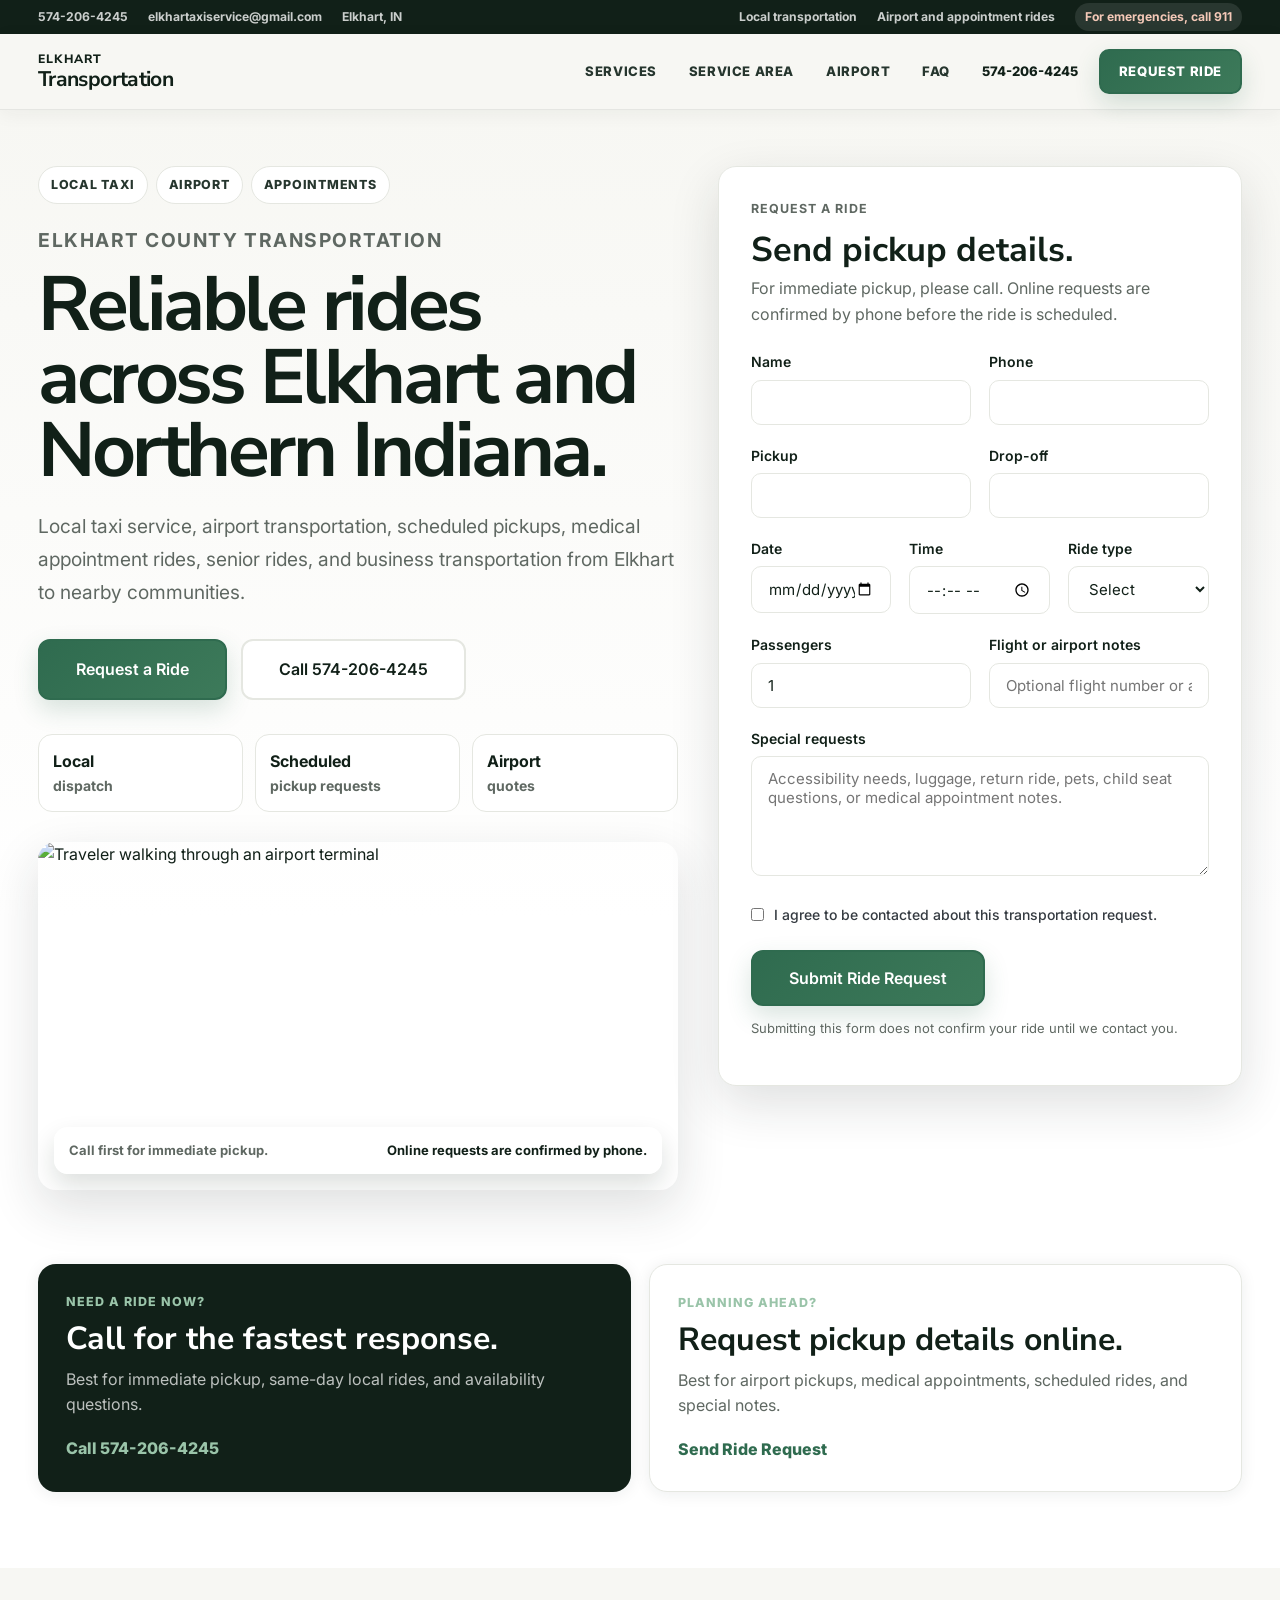
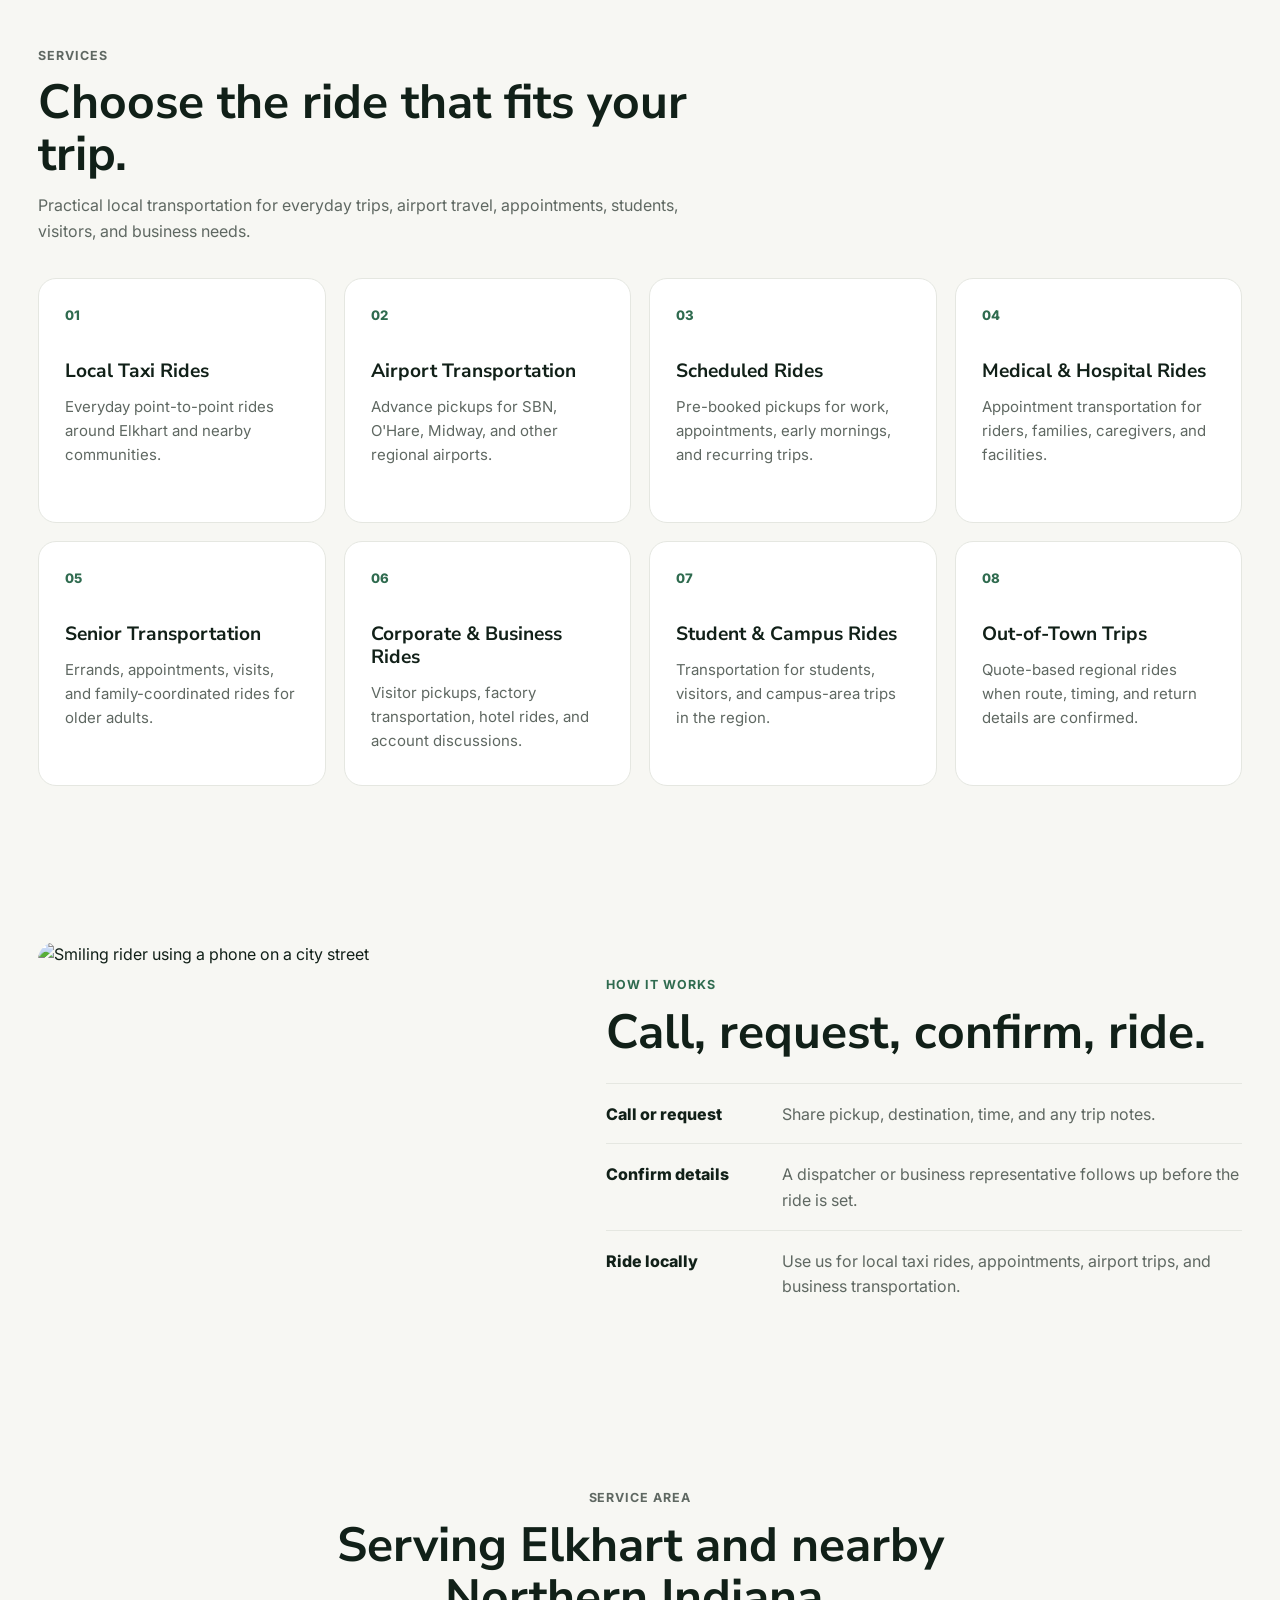
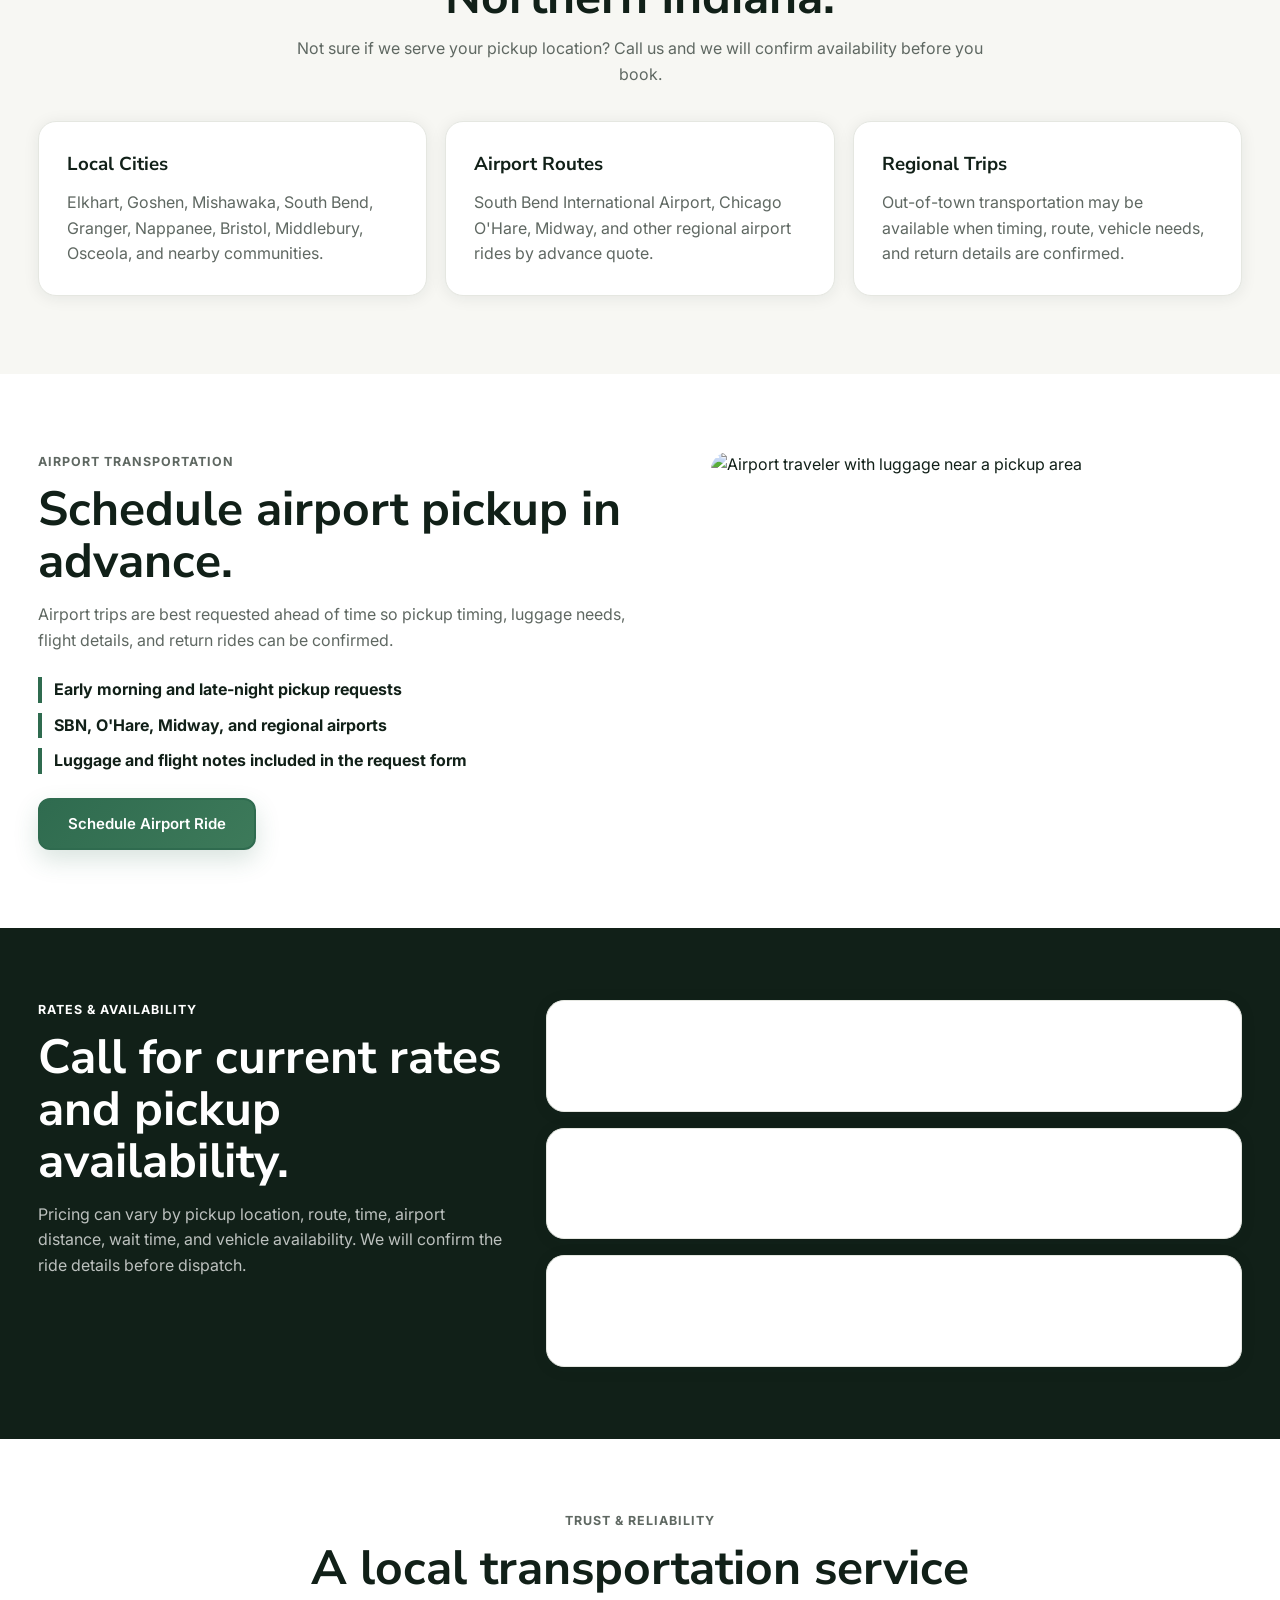
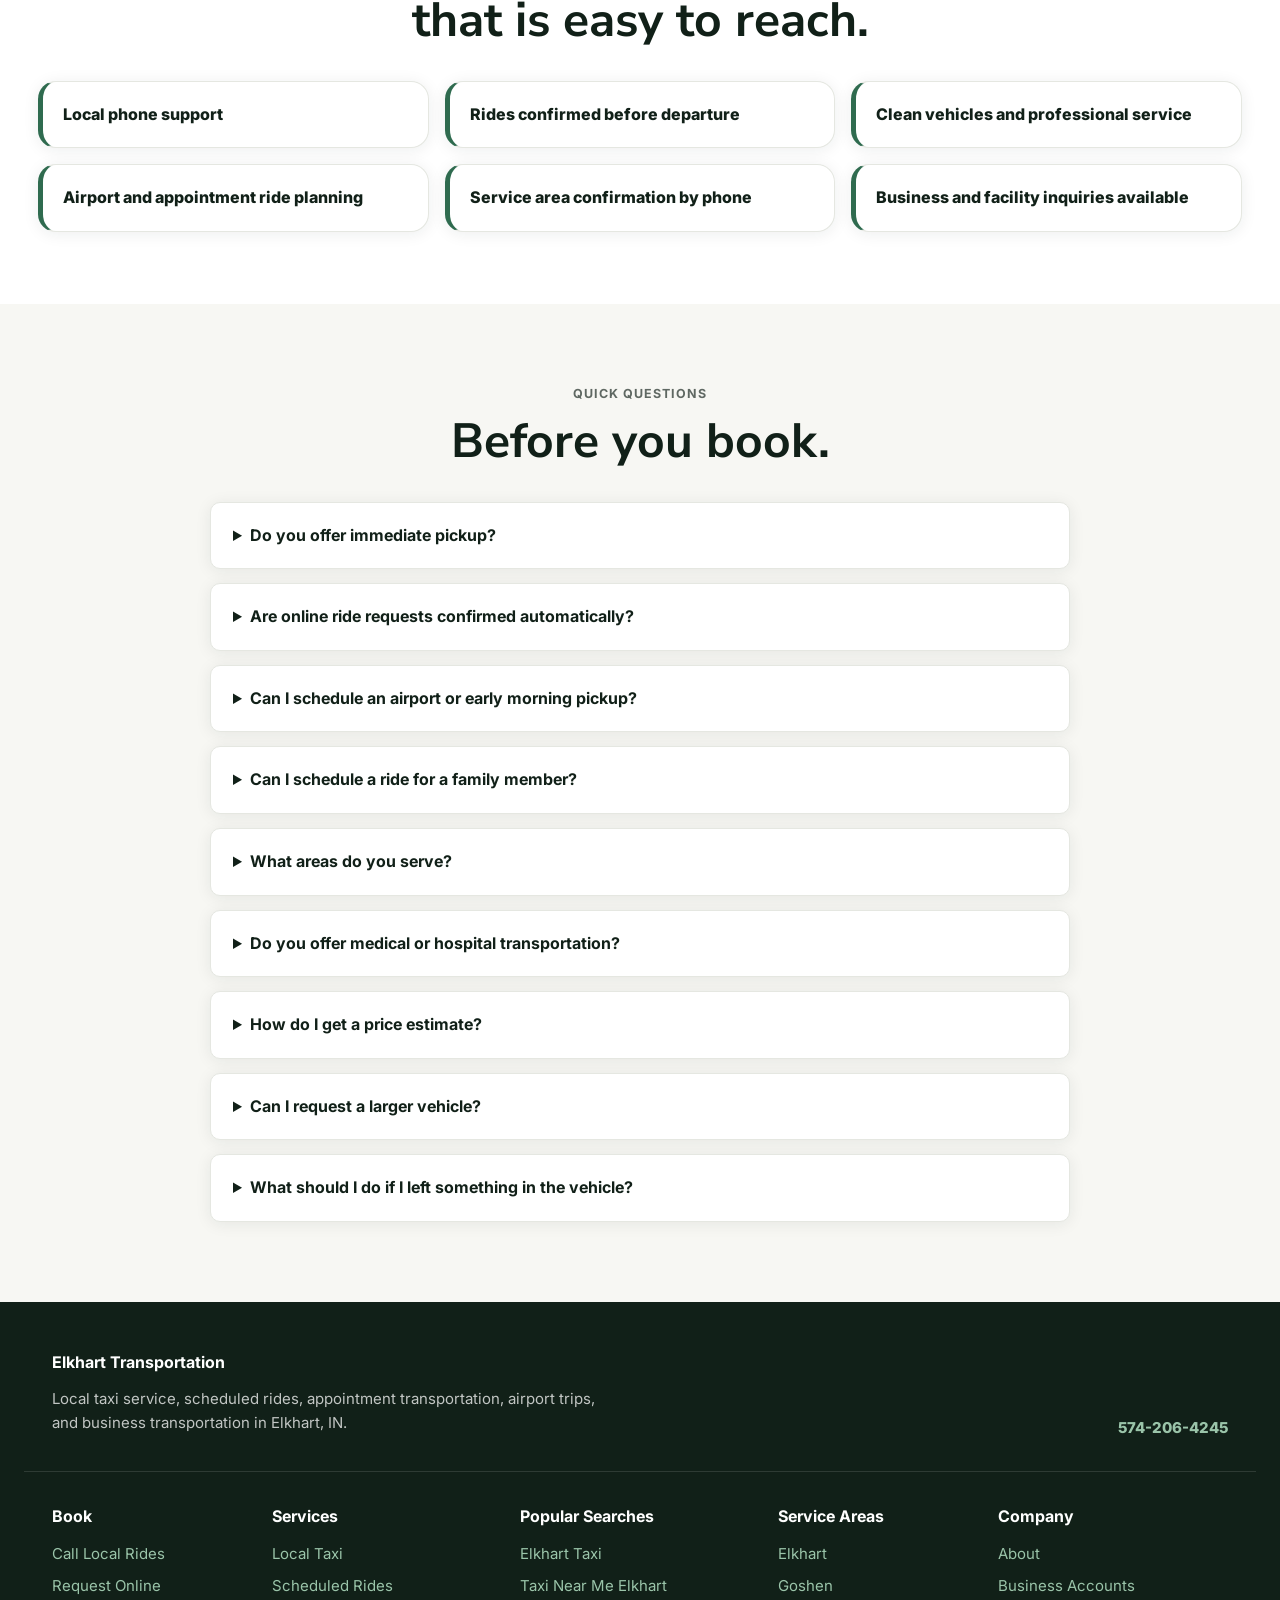
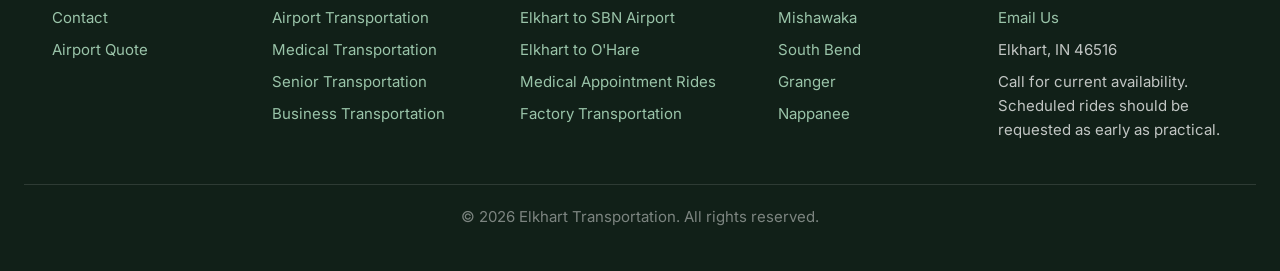
==== commit 930b041b: "Back up site updates" ====
--- a/index.html
+++ b/index.html
@@ -87,69 +87,67 @@
   </script>
 </head>
 <body>
-  <header class="nav">
-    <div class="nav__inner container">
-      <a href="index.html" class="nav__logo">Elkhart Transportation</a>
-      <nav class="nav__links">
-        <a href="tel:+15742064245">574-206-4245</a>
-        <a href="#services">Services</a>
-        <a href="#service-area">Service Area</a>
-        <a href="#airport-rides">Airport Rides</a>
-        <a href="#faq">FAQ</a>
-        <a href="tel:+15742064245" class="btn btn--primary">Call Now</a>
-        <a href="#ride-request" class="btn btn--outline-dark">Request Ride</a>
-      </nav>
-      <button class="nav__toggle" aria-label="Toggle menu">&#9776;</button>
+  <header class="site-header">
+    <div class="top-strip" aria-label="Contact and service notice">
+      <div class="top-strip__inner container">
+        <div class="top-strip__contact">
+          <a href="tel:+15742064245">574-206-4245</a>
+          <a href="mailto:elkhartaxiservice@gmail.com">elkhartaxiservice@gmail.com</a>
+          <span>Elkhart, IN</span>
+        </div>
+        <div class="top-strip__trust">
+          <span>Local transportation</span>
+          <span>Airport and appointment rides</span>
+          <span class="top-strip__alert">For emergencies, call 911</span>
+        </div>
+      </div>
+    </div>
+    <div class="nav">
+      <div class="nav__inner container">
+        <a href="index.html" class="nav__logo">
+          <span>Elkhart</span>
+          <strong>Transportation</strong>
+        </a>
+        <nav class="nav__links">
+          <a href="#services">Services</a>
+          <a href="#service-area">Service Area</a>
+          <a href="#airport-rides">Airport</a>
+          <a href="#faq">FAQ</a>
+          <a href="tel:+15742064245" class="nav__phone">574-206-4245</a>
+          <a href="#ride-request" class="btn btn--primary">Request Ride</a>
+        </nav>
+        <button class="nav__toggle" aria-label="Toggle menu">&#9776;</button>
+      </div>
     </div>
   </header>
 
   <main>
-    <section class="image-banner" aria-label="Elkhart Transportation service banner">
-      <img src="public/images/home-banner.svg" alt="Elkhart Transportation taxi service banner" />
-    </section>
-
-    <section class="phone-strip" aria-label="Local ride phone number">
-      <div class="container phone-strip__inner">
-        <span>Local Rides</span>
-        <a href="tel:+15742064245">574-206-4245</a>
-        <p>Call first for same-day taxi service, urgent pickup questions, and local ride availability.</p>
-      </div>
-    </section>
-
-    <section class="booking-choices" aria-label="Ways to book">
-      <div class="container booking-choices__grid">
-        <article class="choice-card choice-card--primary">
-          <span>Need a ride now?</span>
-          <h2>Call for the fastest response.</h2>
-          <p>Best for immediate pickup, same-day local rides, and availability questions.</p>
-          <a href="tel:+15742064245" class="btn btn--primary">Call 574-206-4245</a>
-        </article>
-        <article class="choice-card">
-          <span>Planning ahead?</span>
-          <h2>Request a ride online.</h2>
-          <p>Best for airport pickups, medical appointments, scheduled rides, and special notes.</p>
-          <a href="#ride-request" class="btn btn--outline-dark">Request Ride</a>
-        </article>
-      </div>
-    </section>
-
     <section class="booking-hero" id="ride-request">
       <div class="container booking-hero__grid">
         <div class="booking-hero__content">
+          <div class="hero-pills" aria-label="Popular ride types">
+            <span>Local Taxi</span>
+            <span>Airport</span>
+            <span>Appointments</span>
+          </div>
           <p class="eyebrow">Elkhart County Transportation</p>
-          <h1>Local taxi service in Elkhart County, Indiana.</h1>
-          <p>Reliable local rides, airport transportation, scheduled pickups, and service across Elkhart, Goshen, Mishawaka, South Bend, and nearby Northern Indiana.</p>
+          <h1>Reliable rides across Elkhart and Northern Indiana.</h1>
+          <p>Local taxi service, airport transportation, scheduled pickups, medical appointment rides, senior rides, and business transportation from Elkhart to nearby communities.</p>
           <div class="booking-hero__actions">
-            <a href="tel:+15742064245" class="btn btn--primary btn--lg">Call Now</a>
-            <a href="#ride-request" class="btn btn--outline-dark btn--lg">Request Ride Online</a>
+            <a href="#ride-request" class="btn btn--primary btn--lg">Request a Ride</a>
+            <a href="tel:+15742064245" class="btn btn--outline-dark btn--lg">Call 574-206-4245</a>
           </div>
           <div class="booking-hero__proof">
-            <span>Local dispatch</span>
-            <span>Day and night rides</span>
-            <span>Airport quotes</span>
+            <span><strong>Local</strong> dispatch</span>
+            <span><strong>Scheduled</strong> pickup requests</span>
+            <span><strong>Airport</strong> quotes</span>
           </div>
           <figure class="booking-hero__image">
             <img src="public/images/AdobeStock_448545328.jpeg" alt="Traveler walking through an airport terminal" />
+            <figcaption>
+              <span>Call first for immediate pickup.</span>
+              <strong>Online requests are confirmed by phone.</strong>
+            </figcaption>
           </figure>
         </div>
 
@@ -224,6 +222,23 @@
           <p class="booking-panel__note">Submitting this form does not confirm your ride until we contact you.</p>
           <p class="form-status" aria-live="polite"></p>
         </form>
+      </div>
+    </section>
+
+    <section class="quick-paths" aria-label="Ways to book">
+      <div class="container quick-paths__grid">
+        <article>
+          <span>Need a ride now?</span>
+          <h2>Call for the fastest response.</h2>
+          <p>Best for immediate pickup, same-day local rides, and availability questions.</p>
+          <a href="tel:+15742064245">Call 574-206-4245</a>
+        </article>
+        <article>
+          <span>Planning ahead?</span>
+          <h2>Request pickup details online.</h2>
+          <p>Best for airport pickups, medical appointments, scheduled rides, and special notes.</p>
+          <a href="#ride-request">Send Ride Request</a>
+        </article>
       </div>
     </section>
 
--- a/src/css/main.css
+++ b/src/css/main.css
@@ -7,25 +7,25 @@
 
 /* --- Variables --- */
 :root {
-  --navy:    #1F2522;
-  --navy-mid: #2F3A34;
+  --navy:    #112018;
+  --navy-mid: #26362E;
   --white:   #FFFFFF;
   --gold:    #2F6B4F;
   --gold-light: #3D7A5A;
-  --cream: #F7F4EC;
-  --gray-50: #F7F4EC;
-  --gray-200:#E5E0D6;
+  --cream: #F7F7F3;
+  --gray-50: #F7F7F3;
+  --gray-200:#E5E7E1;
   --gray-500:#5F6862;
   --gray-800:#343A40;
 
   --font: 'Inter', sans-serif;
   --heading-font: 'Nunito Sans', sans-serif;
-  --radius: 8px;
+  --radius: 10px;
   --shadow: 0 2px 16px rgba(31,37,34,0.08);
-  --shadow-lg: 0 14px 40px rgba(31,37,34,0.12);
-
-  --container: 1100px;
-  --nav-h: 68px;
+  --shadow-lg: 0 18px 50px rgba(31,37,34,0.14);
+
+  --container: 1260px;
+  --nav-h: 76px;
 }
 
 /* --- Reset --- */
@@ -34,7 +34,7 @@
 body {
   font-family: var(--font);
   color: var(--navy);
-  background: var(--white);
+  background: var(--cream);
   line-height: 1.6;
   font-size: 16px;
 }
@@ -50,7 +50,7 @@
 .container {
   max-width: var(--container);
   margin: 0 auto;
-  padding: 0 24px;
+  padding: 0 28px;
 }
 
 /* --- Buttons --- */
@@ -59,7 +59,7 @@
   align-items: center;
   justify-content: center;
   padding: 12px 28px;
-  border-radius: var(--radius);
+  border-radius: 12px;
   font-family: var(--font);
   font-weight: 600;
   font-size: 15px;
@@ -69,9 +69,10 @@
   text-align: center;
 }
 .btn--primary {
-  background: var(--gold);
+  background: linear-gradient(135deg, var(--gold) 0%, var(--gold-light) 100%);
   color: var(--white);
   border-color: var(--gold);
+  box-shadow: 0 10px 24px rgba(47,107,79,0.18);
 }
 .btn--primary:hover {
   background: var(--gold-light);
@@ -87,9 +88,9 @@
   color: var(--navy);
 }
 .btn--outline-dark {
-  background: transparent;
-  color: var(--navy);
-  border-color: var(--navy);
+  background: var(--white);
+  color: var(--navy);
+  border-color: var(--gray-200);
 }
 .btn--outline-dark:hover {
   background: var(--navy);
@@ -560,60 +561,166 @@
   display: none;
 }
 
-/* --- Minimal Home Layout --- */
-.phone-strip {
-  background: var(--cream);
-  border-bottom: 1px solid var(--gray-200);
-  border-top: 1px solid var(--gray-200);
-  color: var(--navy);
-}
-.phone-strip__inner {
-  align-items: center;
-  display: grid;
-  gap: 10px 24px;
-  grid-template-columns: auto auto 1fr;
-  min-height: 88px;
-}
-.phone-strip span {
+.booking-hero {
+  background:
+    linear-gradient(180deg, var(--cream) 0%, #fff 70%);
+  padding: 56px 0 74px;
+}
+.booking-hero__grid {
+  align-items: start;
+  display: grid;
+  gap: 40px;
+  grid-template-columns: minmax(0, 1fr) minmax(380px, 0.82fr);
+}
+.hero-pills {
+  display: flex;
+  flex-wrap: wrap;
+  gap: 8px;
+  margin-bottom: 20px;
+}
+.hero-pills span {
+  background: var(--white);
+  border: 1px solid var(--gray-200);
+  border-radius: 999px;
+  color: var(--navy-mid);
   font-size: 0.78rem;
   font-weight: 800;
-  letter-spacing: 0.08em;
+  letter-spacing: 0.06em;
+  padding: 8px 12px;
   text-transform: uppercase;
 }
-.phone-strip a {
-  color: var(--gold);
-  font-size: clamp(2rem, 5vw, 3.8rem);
-  font-weight: 800;
-  letter-spacing: 0;
-  line-height: 1;
-}
-.phone-strip p {
-  color: var(--gray-500);
-  font-weight: 600;
-  justify-self: end;
-  max-width: 380px;
-}
-.booking-choices {
-  background: var(--white);
-  padding: 36px 0 0;
-}
-.booking-choices__grid {
+.booking-hero__content h1 {
+  color: var(--navy);
+  font-size: clamp(2.7rem, 6vw, 5.5rem);
+  letter-spacing: -0.045em;
+  line-height: 0.95;
+  margin-bottom: 22px;
+  max-width: 760px;
+}
+.booking-hero__content > p {
+  color: var(--gray-500);
+  font-size: clamp(1rem, 1.6vw, 1.2rem);
+  line-height: 1.72;
+  max-width: 640px;
+}
+.booking-hero__actions {
+  display: flex;
+  flex-wrap: wrap;
+  gap: 14px;
+  margin-top: 30px;
+}
+.booking-hero__proof {
+  display: grid;
+  gap: 12px;
+  grid-template-columns: repeat(3, minmax(0, 1fr));
+  margin: 34px 0 30px;
+}
+.booking-hero__proof span {
+  background: var(--white);
+  border: 1px solid var(--gray-200);
+  border-radius: 14px;
+  color: var(--gray-500);
+  font-size: 14px;
+  font-weight: 700;
+  padding: 14px;
+}
+.booking-hero__proof strong {
+  color: var(--navy);
+  display: block;
+  font-size: 1rem;
+}
+.booking-hero__image {
+  aspect-ratio: 16 / 8.7;
+  border-radius: 18px;
+  box-shadow: var(--shadow-lg);
+  overflow: hidden;
+  position: relative;
+}
+.booking-hero__image img,
+.local-info figure img {
+  height: 100%;
+  object-fit: cover;
+  width: 100%;
+}
+.booking-hero__image figcaption {
+  align-items: center;
+  background: rgba(255,255,255,0.94);
+  border: 1px solid rgba(255,255,255,0.7);
+  border-radius: 14px;
+  bottom: 16px;
+  box-shadow: 0 12px 26px rgba(17,32,24,0.14);
+  display: flex;
+  gap: 12px;
+  justify-content: space-between;
+  left: 16px;
+  padding: 12px 14px;
+  position: absolute;
+  right: 16px;
+}
+.booking-hero__image figcaption span {
+  color: var(--gray-500);
+  font-size: 13px;
+  font-weight: 700;
+}
+.booking-hero__image figcaption strong {
+  color: var(--navy);
+  font-size: 13px;
+  text-align: right;
+}
+.booking-panel {
+  background: var(--white);
+  border: 1px solid var(--gray-200);
+  border-radius: 18px;
+  box-shadow: var(--shadow-lg);
+  padding: 32px;
+  position: sticky;
+  top: 118px;
+}
+.booking-panel__header {
+  margin-bottom: 24px;
+}
+.booking-panel__header h2 {
+  font-size: clamp(1.55rem, 3vw, 2.15rem);
+  line-height: 1.08;
+  margin-bottom: 8px;
+}
+.booking-panel__header p {
+  color: var(--gray-500);
+}
+.booking-panel__note {
+  color: var(--gray-500);
+  font-size: 13px;
+  margin-top: 12px;
+}
+.booking-panel textarea {
+  min-height: 92px;
+}
+.form-grid--three {
+  grid-template-columns: repeat(3, minmax(0, 1fr));
+}
+.quick-paths {
+  background: var(--white);
+  padding: 0 0 76px;
+}
+.quick-paths__grid {
   display: grid;
   gap: 18px;
   grid-template-columns: repeat(2, minmax(0, 1fr));
 }
-.choice-card {
-  background: var(--white);
-  border: 1px solid var(--gray-200);
-  border-radius: var(--radius);
+.quick-paths article {
+  background: var(--navy);
+  border-radius: 18px;
   box-shadow: var(--shadow);
-  padding: 26px;
-}
-.choice-card--primary {
-  background: var(--cream);
-}
-.choice-card span {
-  color: var(--gold);
+  color: var(--white);
+  padding: 28px;
+}
+.quick-paths article + article {
+  background: var(--white);
+  border: 1px solid var(--gray-200);
+  color: var(--navy);
+}
+.quick-paths span {
+  color: #9AC4A9;
   display: block;
   font-size: 0.78rem;
   font-weight: 800;
@@ -621,99 +728,27 @@
   margin-bottom: 10px;
   text-transform: uppercase;
 }
-.choice-card h2 {
-  font-size: clamp(1.35rem, 3vw, 1.9rem);
-  line-height: 1.1;
-  margin-bottom: 8px;
-}
-.choice-card p {
-  color: var(--gray-500);
+.quick-paths h2 {
+  font-size: clamp(1.35rem, 3vw, 2rem);
+  line-height: 1.08;
+  margin-bottom: 10px;
+}
+.quick-paths p {
+  color: rgba(255,255,255,0.72);
   margin-bottom: 18px;
 }
-.booking-hero {
-  background: var(--white);
-  padding: 64px 0 72px;
-}
-.booking-hero__grid {
-  align-items: start;
-  display: grid;
-  gap: 44px;
-  grid-template-columns: minmax(0, 0.92fr) minmax(360px, 1.08fr);
-}
-.booking-hero__content h1 {
-  color: var(--navy);
-  font-size: clamp(2.25rem, 5vw, 4.4rem);
-  letter-spacing: 0;
-  line-height: 1.02;
-  margin-bottom: 22px;
-}
-.booking-hero__content > p {
-  color: var(--gray-500);
-  font-size: 1.08rem;
-  max-width: 580px;
-}
-.booking-hero__actions {
-  display: flex;
-  flex-wrap: wrap;
-  gap: 14px;
-  margin-top: 30px;
-}
-.booking-hero__proof {
-  border-bottom: 1px solid var(--gray-200);
-  border-top: 1px solid var(--gray-200);
-  display: grid;
-  gap: 12px;
-  grid-template-columns: repeat(3, minmax(0, 1fr));
-  margin: 34px 0 28px;
-  padding: 16px 0;
-}
-.booking-hero__proof span {
-  color: var(--navy);
-  font-size: 14px;
+.quick-paths article + article p {
+  color: var(--gray-500);
+}
+.quick-paths a {
+  color: #9AC4A9;
   font-weight: 800;
 }
-.booking-hero__image {
-  aspect-ratio: 16 / 9;
-  border-radius: var(--radius);
-  overflow: hidden;
-}
-.booking-hero__image img,
-.local-info figure img {
-  height: 100%;
-  object-fit: cover;
-  width: 100%;
-}
-.booking-panel {
+.quick-paths article + article a {
+  color: var(--gold);
+}
+.home-services {
   background: var(--cream);
-  border: 1px solid var(--gray-200);
-  border-radius: var(--radius);
-  box-shadow: var(--shadow-lg);
-  padding: 30px;
-}
-.booking-panel__header {
-  margin-bottom: 24px;
-}
-.booking-panel__header h2 {
-  font-size: clamp(1.55rem, 3vw, 2.15rem);
-  line-height: 1.08;
-  margin-bottom: 8px;
-}
-.booking-panel__header p {
-  color: var(--gray-500);
-}
-.booking-panel__note {
-  color: var(--gray-500);
-  font-size: 13px;
-  margin-top: 12px;
-}
-.booking-panel textarea {
-  min-height: 92px;
-}
-.form-grid--three {
-  grid-template-columns: repeat(3, minmax(0, 1fr));
-}
-.home-services {
-  background: var(--gray-50);
   padding: 78px 0;
 }
 .section-heading {
@@ -741,7 +776,7 @@
 .service-tile {
   background: var(--white);
   border: 1px solid var(--gray-200);
-  border-radius: var(--radius);
+  border-radius: 18px;
   display: block;
   min-height: 245px;
   padding: 26px;
@@ -784,7 +819,7 @@
 .trust-points div {
   background: var(--white);
   border: 1px solid var(--gray-200);
-  border-radius: var(--radius);
+  border-radius: 18px;
   box-shadow: var(--shadow);
 }
 .area-columns article {
@@ -820,7 +855,7 @@
 }
 .airport-feature figure {
   aspect-ratio: 4 / 3;
-  border-radius: var(--radius);
+  border-radius: 18px;
   overflow: hidden;
 }
 .airport-feature figure img {
@@ -840,8 +875,16 @@
   padding-left: 12px;
 }
 .rates-section {
-  background: var(--cream);
+  background: var(--navy);
+  color: var(--white);
   padding: 72px 0;
+}
+.rates-section .eyebrow,
+.rates-section h2 {
+  color: var(--white);
+}
+.rates-section p {
+  color: rgba(255,255,255,0.72);
 }
 .rates-section__grid {
   display: grid;
@@ -877,7 +920,7 @@
 }
 .local-info figure {
   aspect-ratio: 4 / 3;
-  border-radius: var(--radius);
+  border-radius: 18px;
   overflow: hidden;
 }
 .local-info h2 {
@@ -1021,7 +1064,7 @@
   .hero__grid,
   .quick-request__grid,
   .info-grid--two,
-  .booking-choices__grid,
+  .quick-paths__grid,
   .booking-hero__grid,
   .local-info__grid,
   .area-columns,
@@ -1031,15 +1074,6 @@
   .form-grid--three {
     grid-template-columns: 1fr;
   }
-  .phone-strip__inner {
-    gap: 8px;
-    grid-template-columns: 1fr;
-    padding-bottom: 18px;
-    padding-top: 18px;
-  }
-  .phone-strip p {
-    justify-self: start;
-  }
   .booking-hero {
     padding: 42px 0 54px;
   }
@@ -1052,7 +1086,18 @@
     grid-template-columns: 1fr;
   }
   .booking-panel {
+    position: static;
     padding: 22px;
+  }
+  .booking-hero__image figcaption {
+    align-items: flex-start;
+    flex-direction: column;
+  }
+  .booking-hero__image figcaption strong {
+    text-align: left;
+  }
+  .quick-paths {
+    padding-bottom: 56px;
   }
   .service-tiles {
     grid-template-columns: 1fr;
--- a/src/css/components.css
+++ b/src/css/components.css
@@ -3,15 +3,45 @@
    Nav, footer, cards, form components
    ============================================= */
 
-/* --- Nav --- */
-.nav {
+/* --- Header / Nav --- */
+.site-header {
   position: sticky;
   top: 0;
   z-index: 100;
-  background: rgba(255,255,255,0.96);
+}
+.top-strip {
+  background: var(--navy);
+  color: rgba(255,255,255,0.78);
+}
+.top-strip__inner {
+  align-items: center;
+  display: flex;
+  font-size: 0.76rem;
+  font-weight: 700;
+  justify-content: space-between;
+  min-height: 34px;
+}
+.top-strip__contact,
+.top-strip__trust {
+  align-items: center;
+  display: flex;
+  gap: 20px;
+}
+.top-strip a:hover {
+  color: var(--white);
+}
+.top-strip__alert {
+  background: rgba(255,255,255,0.1);
+  border-radius: 999px;
+  color: #f5c9b8;
+  padding: 4px 10px;
+}
+.nav {
+  background: rgba(247,247,243,0.97);
+  backdrop-filter: blur(16px);
+  border-bottom: 1px solid rgba(31,37,34,0.08);
+  box-shadow: 0 4px 18px rgba(31,37,34,0.05);
   height: var(--nav-h);
-  border-bottom: 1px solid var(--gray-200);
-  box-shadow: 0 2px 12px rgba(31,37,34,0.06);
 }
 .nav__inner {
   display: flex;
@@ -20,27 +50,48 @@
   height: 100%;
 }
 .nav__logo {
-  font-size: 1.15rem;
-  font-weight: 700;
-  color: var(--navy);
-  letter-spacing: -0.02em;
+  display: grid;
+  font-size: 0.76rem;
+  font-weight: 800;
+  color: var(--navy);
+  letter-spacing: 0.1em;
+  line-height: 1;
+  text-transform: uppercase;
+}
+.nav__logo strong {
+  font-size: 1.32rem;
+  letter-spacing: -0.03em;
+  margin-top: 4px;
+  text-transform: none;
 }
 .nav__links {
   display: flex;
   align-items: center;
-  gap: 22px;
+  gap: 10px;
 }
 .nav__links a {
-  color: var(--gray-500);
-  font-weight: 500;
-  font-size: 15px;
+  border-radius: 10px;
+  color: var(--navy-mid);
+  font-weight: 800;
+  font-size: 0.82rem;
+  letter-spacing: 0.045em;
+  padding: 9px 11px;
+  text-transform: uppercase;
   transition: color 0.15s;
 }
-.nav__links a:hover { color: var(--gold); }
+.nav__links a:hover {
+  background: rgba(47,107,79,0.08);
+  color: var(--gold);
+}
+.nav__links .nav__phone {
+  color: var(--navy);
+  letter-spacing: 0;
+  text-transform: none;
+}
 .nav__links .btn {
   color: var(--white);
   margin-left: 0;
-  padding: 10px 16px;
+  padding: 10px 18px;
 }
 .nav__links .btn--outline-dark {
   background: transparent;
@@ -56,6 +107,9 @@
 }
 
 @media (max-width: 768px) {
+  .top-strip {
+    display: none;
+  }
   .nav__links { display: none; flex-direction: column; }
   .nav__links.open {
     display: flex;
@@ -64,8 +118,13 @@
     left: 0; right: 0;
     background: var(--white);
     padding: 24px;
-    gap: 20px;
+    gap: 10px;
     box-shadow: var(--shadow-lg);
+  }
+  .nav__links.open a {
+    justify-content: center;
+    text-align: center;
+    width: 100%;
   }
   .nav__toggle { display: block; }
   .footer__grid,
@@ -78,6 +137,21 @@
   }
   .footer__phone {
     white-space: normal;
+  }
+}
+
+@media (min-width: 769px) and (max-width: 1060px) {
+  .top-strip__inner {
+    gap: 12px;
+  }
+  .top-strip__trust span:not(.top-strip__alert) {
+    display: none;
+  }
+  .nav__links {
+    gap: 4px;
+  }
+  .nav__links .nav__phone {
+    display: none;
   }
 }
 
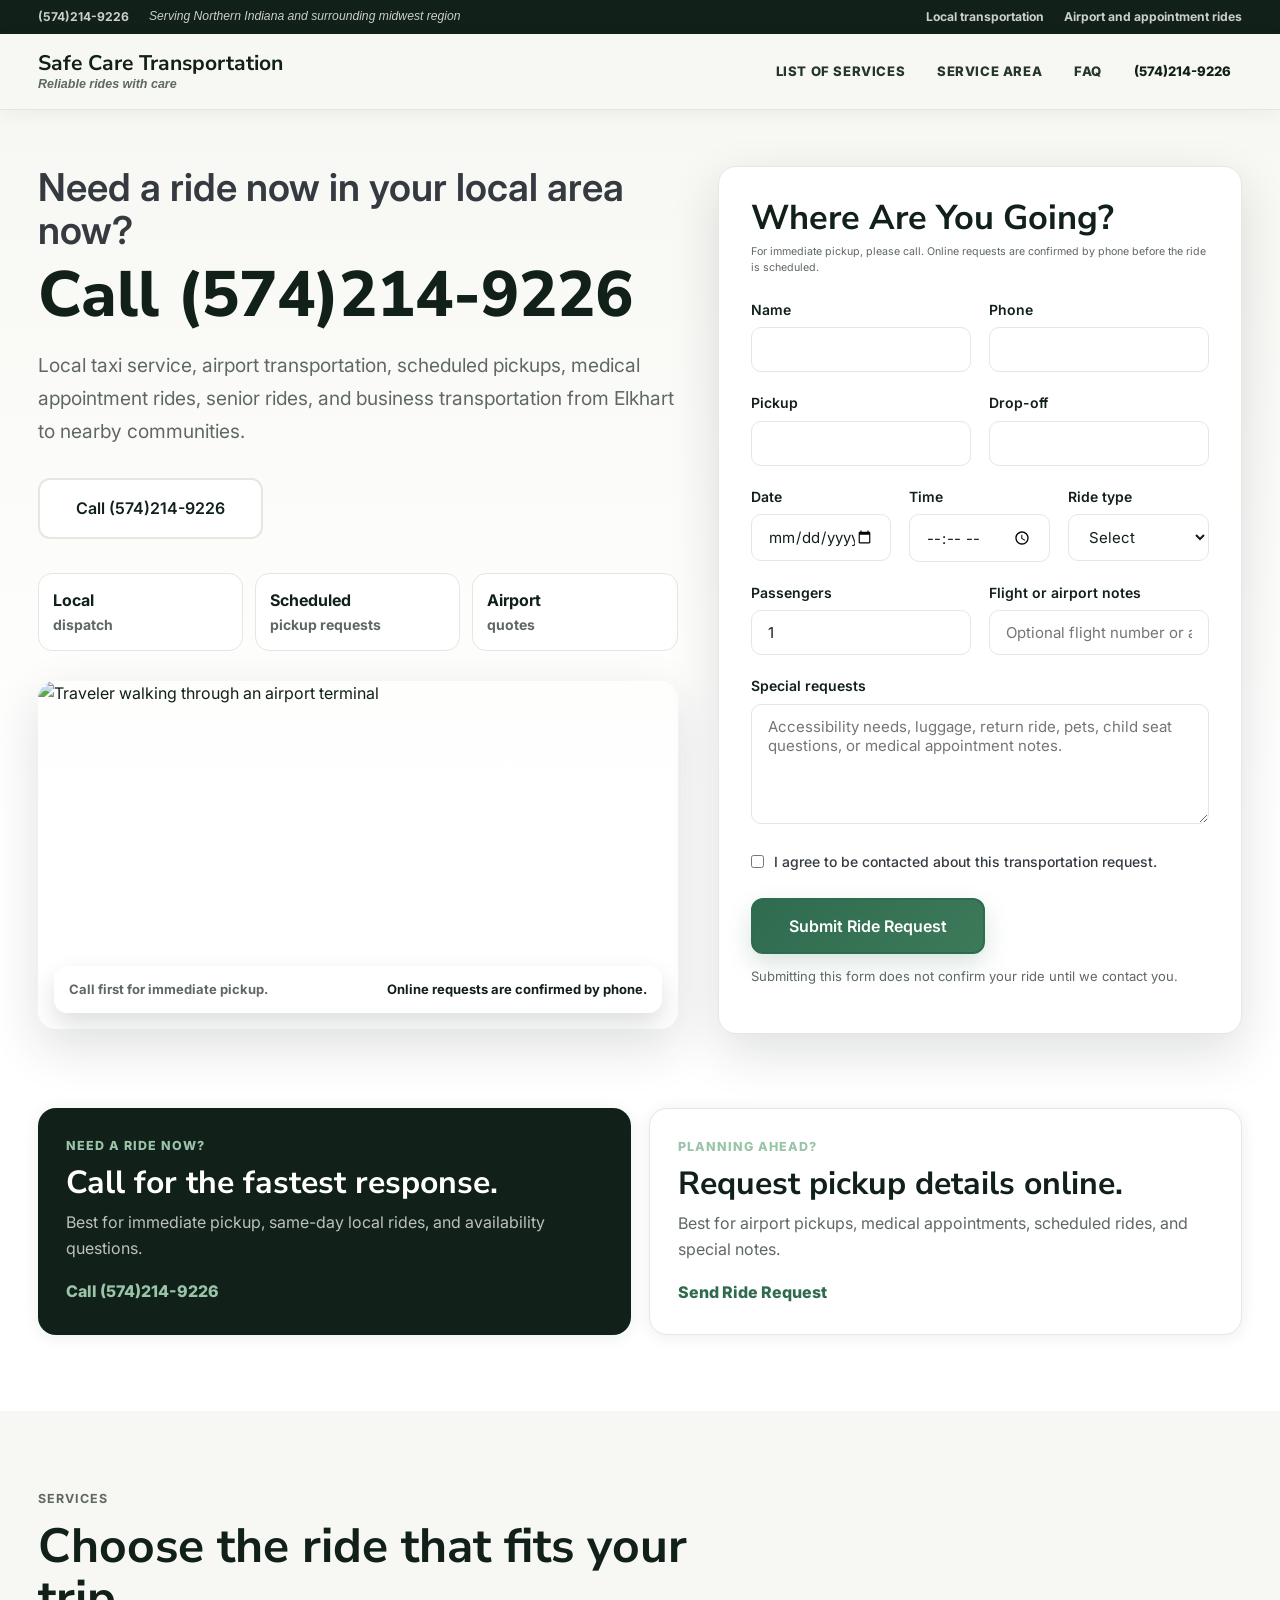
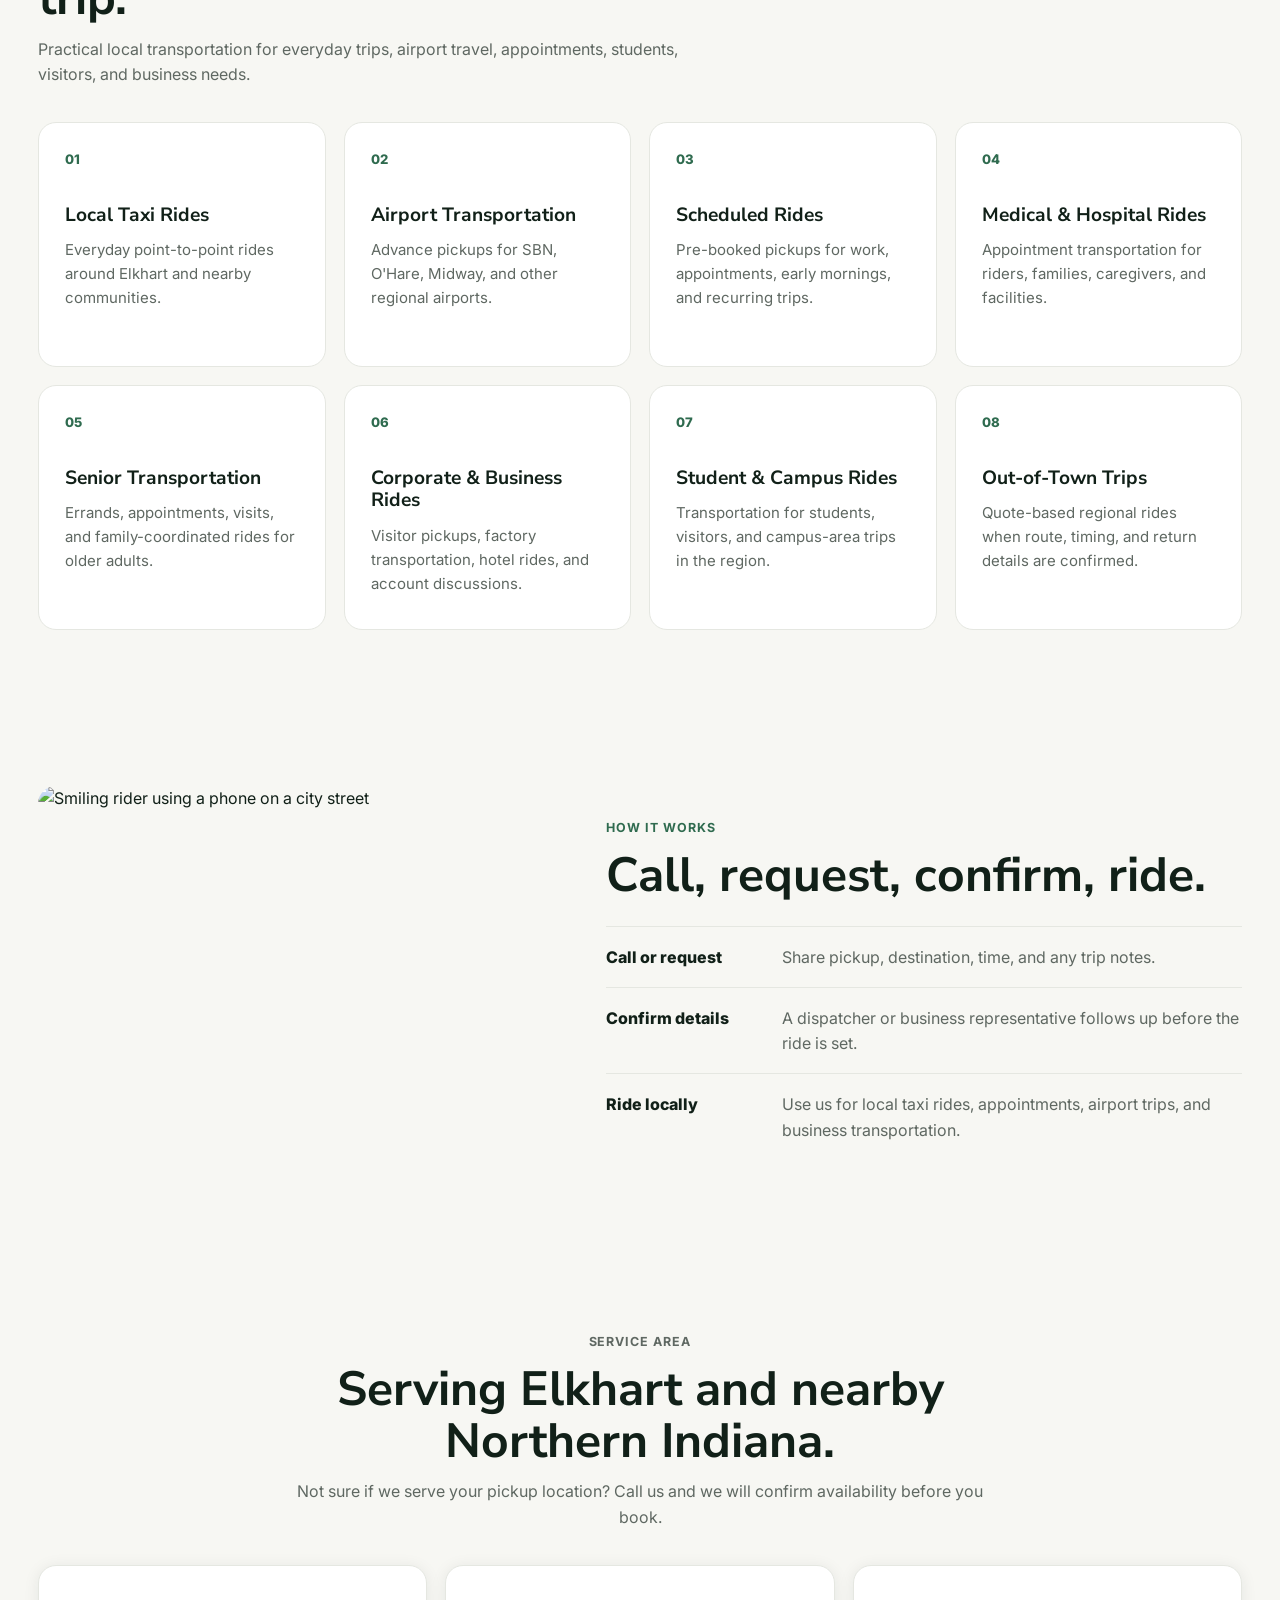
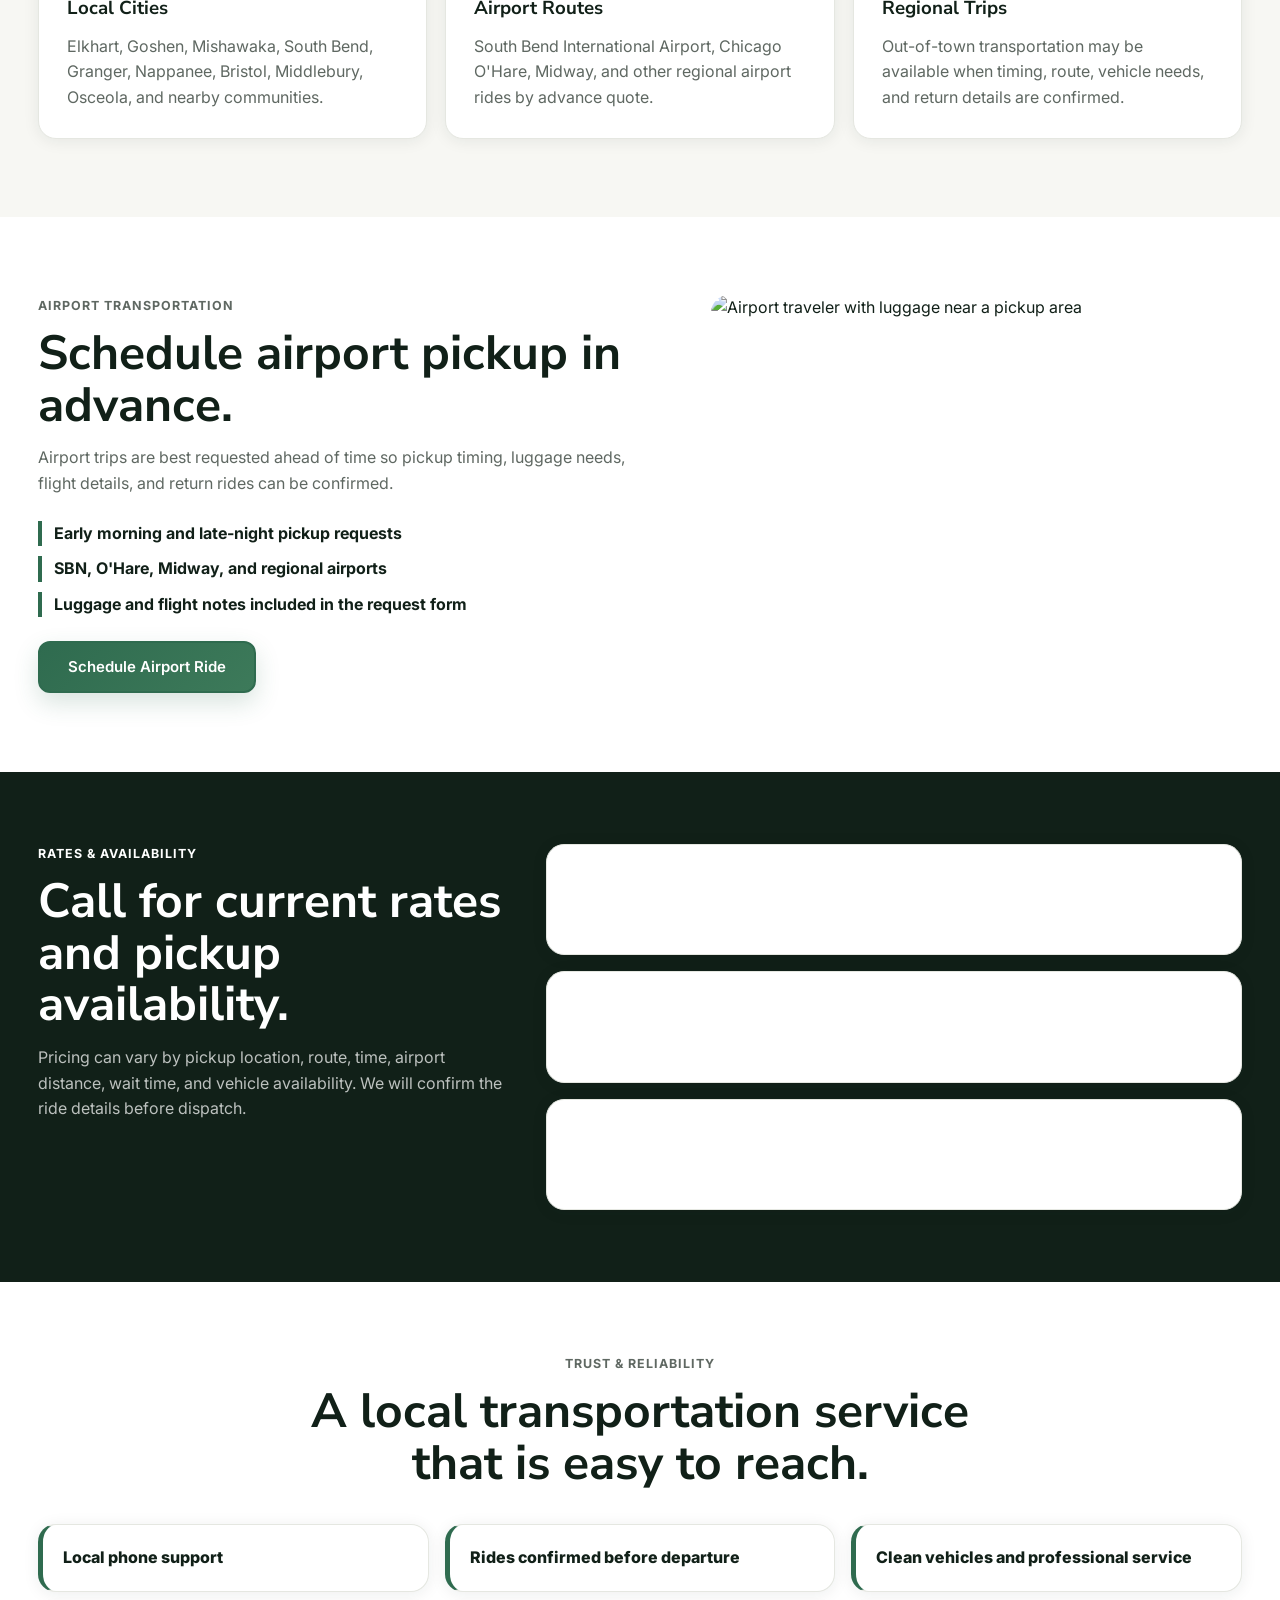
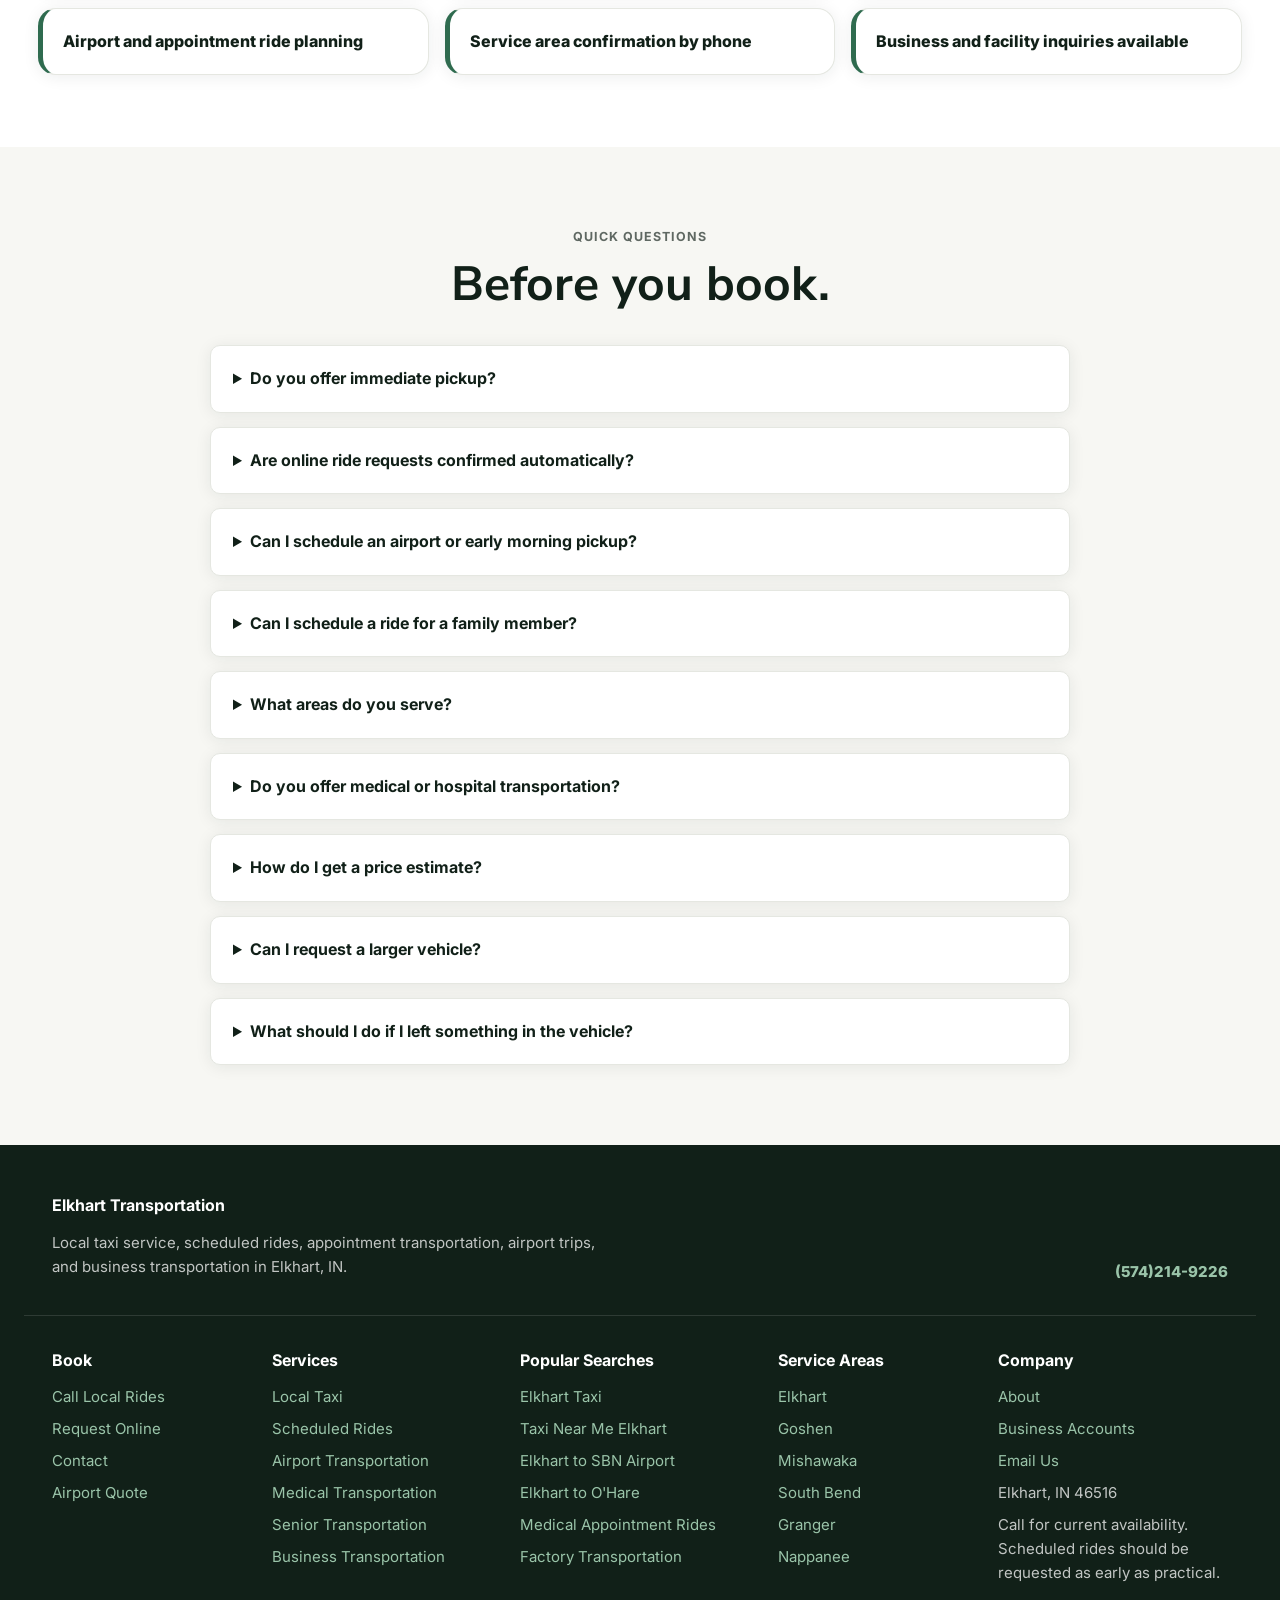
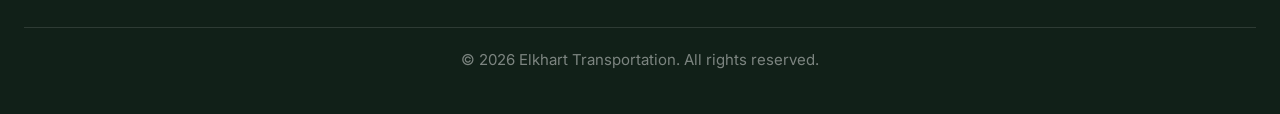
==== commit f9780f5e: "Update homepage header and ride request hero" ====
--- a/index.html
+++ b/index.html
@@ -22,7 +22,7 @@
     "@context": "https://schema.org",
     "@type": "LocalBusiness",
     "name": "Elkhart Transportation",
-    "telephone": "+1-574-206-4245",
+    "telephone": "+1-574-214-9226",
     "email": "elkhartaxiservice@gmail.com",
     "address": {
       "@type": "PostalAddress",
@@ -91,30 +91,26 @@
     <div class="top-strip" aria-label="Contact and service notice">
       <div class="top-strip__inner container">
         <div class="top-strip__contact">
-          <a href="tel:+15742064245">574-206-4245</a>
-          <a href="mailto:elkhartaxiservice@gmail.com">elkhartaxiservice@gmail.com</a>
-          <span>Elkhart, IN</span>
+          <a href="tel:+15742149226">(574)214-9226</a>
+          <span class="top-strip__region">Serving Northern Indiana and surrounding midwest region</span>
         </div>
         <div class="top-strip__trust">
           <span>Local transportation</span>
           <span>Airport and appointment rides</span>
-          <span class="top-strip__alert">For emergencies, call 911</span>
         </div>
       </div>
     </div>
     <div class="nav">
       <div class="nav__inner container">
         <a href="index.html" class="nav__logo">
-          <span>Elkhart</span>
-          <strong>Transportation</strong>
+          <strong>Safe Care Transportation</strong>
+          <em class="nav__tagline">Reliable rides with care</em>
         </a>
         <nav class="nav__links">
-          <a href="#services">Services</a>
+          <a href="#services">List of Services</a>
           <a href="#service-area">Service Area</a>
-          <a href="#airport-rides">Airport</a>
           <a href="#faq">FAQ</a>
-          <a href="tel:+15742064245" class="nav__phone">574-206-4245</a>
-          <a href="#ride-request" class="btn btn--primary">Request Ride</a>
+          <a href="tel:+15742149226" class="nav__phone">(574)214-9226</a>
         </nav>
         <button class="nav__toggle" aria-label="Toggle menu">&#9776;</button>
       </div>
@@ -125,17 +121,13 @@
     <section class="booking-hero" id="ride-request">
       <div class="container booking-hero__grid">
         <div class="booking-hero__content">
-          <div class="hero-pills" aria-label="Popular ride types">
-            <span>Local Taxi</span>
-            <span>Airport</span>
-            <span>Appointments</span>
-          </div>
-          <p class="eyebrow">Elkhart County Transportation</p>
-          <h1>Reliable rides across Elkhart and Northern Indiana.</h1>
+          <h1>
+            <span class="booking-hero__question">Need a ride now in your local area now?</span>
+            <span class="booking-hero__call">Call (574)214-9226</span>
+          </h1>
           <p>Local taxi service, airport transportation, scheduled pickups, medical appointment rides, senior rides, and business transportation from Elkhart to nearby communities.</p>
           <div class="booking-hero__actions">
-            <a href="#ride-request" class="btn btn--primary btn--lg">Request a Ride</a>
-            <a href="tel:+15742064245" class="btn btn--outline-dark btn--lg">Call 574-206-4245</a>
+            <a href="tel:+15742149226" class="btn btn--outline-dark btn--lg">Call (574)214-9226</a>
           </div>
           <div class="booking-hero__proof">
             <span><strong>Local</strong> dispatch</span>
@@ -153,9 +145,8 @@
 
         <form class="booking-panel js-contact-form" action="https://formspree.io/f/YOUR_FORM_ID" method="post">
           <div class="booking-panel__header">
-            <p class="eyebrow">Request a Ride</p>
-            <h2>Send pickup details.</h2>
-            <p>For immediate pickup, please call. Online requests are confirmed by phone before the ride is scheduled.</p>
+            <h2>Where Are You Going?</h2>
+            <p class="booking-panel__caption">For immediate pickup, please call. Online requests are confirmed by phone before the ride is scheduled.</p>
           </div>
           <div class="form-grid">
             <div class="form-group">
@@ -231,7 +222,7 @@
           <span>Need a ride now?</span>
           <h2>Call for the fastest response.</h2>
           <p>Best for immediate pickup, same-day local rides, and availability questions.</p>
-          <a href="tel:+15742064245">Call 574-206-4245</a>
+          <a href="tel:+15742149226">Call (574)214-9226</a>
         </article>
         <article>
           <span>Planning ahead?</span>
@@ -453,7 +444,7 @@
   </main>
 
   <div class="mobile-action-bar" aria-label="Mobile booking actions">
-    <a href="tel:+15742064245">Call Now</a>
+    <a href="tel:+15742149226">Call Now</a>
     <a href="#ride-request">Request Ride</a>
   </div>
 
@@ -463,12 +454,12 @@
         <strong>Elkhart Transportation</strong>
         <p>Local taxi service, scheduled rides, appointment transportation, airport trips, and business transportation in Elkhart, IN.</p>
       </div>
-      <a href="tel:+15742064245" class="footer__phone">574-206-4245</a>
+      <a href="tel:+15742149226" class="footer__phone">(574)214-9226</a>
     </div>
     <div class="container footer__grid footer__grid--extended">
       <div>
         <strong>Book</strong>
-        <a href="tel:+15742064245">Call Local Rides</a>
+        <a href="tel:+15742149226">Call Local Rides</a>
         <a href="#ride-request">Request Online</a>
         <a href="src/pages/contact.html">Contact</a>
         <a href="src/pages/airport.html">Airport Quote</a>
--- a/src/css/main.css
+++ b/src/css/main.css
@@ -591,11 +591,26 @@
 }
 .booking-hero__content h1 {
   color: var(--navy);
-  font-size: clamp(2.7rem, 6vw, 5.5rem);
-  letter-spacing: -0.045em;
-  line-height: 0.95;
   margin-bottom: 22px;
   max-width: 760px;
+}
+.booking-hero__question,
+.booking-hero__call {
+  display: block;
+}
+.booking-hero__question {
+  color: var(--gray-800);
+  font-family: var(--font);
+  font-size: clamp(1.45rem, 3vw, 2.4rem);
+  font-weight: 600;
+  line-height: 1.12;
+  margin-bottom: 12px;
+}
+.booking-hero__call {
+  color: var(--navy);
+  font-size: clamp(2.4rem, 5vw, 4.7rem);
+  font-weight: 800;
+  line-height: 0.98;
 }
 .booking-hero__content > p {
   color: var(--gray-500);
@@ -686,6 +701,11 @@
 }
 .booking-panel__header p {
   color: var(--gray-500);
+}
+.booking-panel__caption {
+  font-size: 0.667rem;
+  line-height: 1.45;
+  max-width: 34rem;
 }
 .booking-panel__note {
   color: var(--gray-500);
--- a/src/css/components.css
+++ b/src/css/components.css
@@ -29,6 +29,11 @@
 }
 .top-strip a:hover {
   color: var(--white);
+}
+.top-strip__region {
+  font-style: italic;
+  font-weight: 400;
+  letter-spacing: 0;
 }
 .top-strip__alert {
   background: rgba(255,255,255,0.1);
@@ -51,18 +56,23 @@
 }
 .nav__logo {
   display: grid;
-  font-size: 0.76rem;
+  gap: 4px;
   font-weight: 800;
   color: var(--navy);
-  letter-spacing: 0.1em;
   line-height: 1;
-  text-transform: uppercase;
 }
 .nav__logo strong {
   font-size: 1.32rem;
-  letter-spacing: -0.03em;
-  margin-top: 4px;
+  letter-spacing: 0;
   text-transform: none;
+}
+.nav__tagline {
+  color: var(--gray-500);
+  font-family: var(--font);
+  font-size: 0.78rem;
+  font-style: italic;
+  font-weight: 600;
+  letter-spacing: 0;
 }
 .nav__links {
   display: flex;
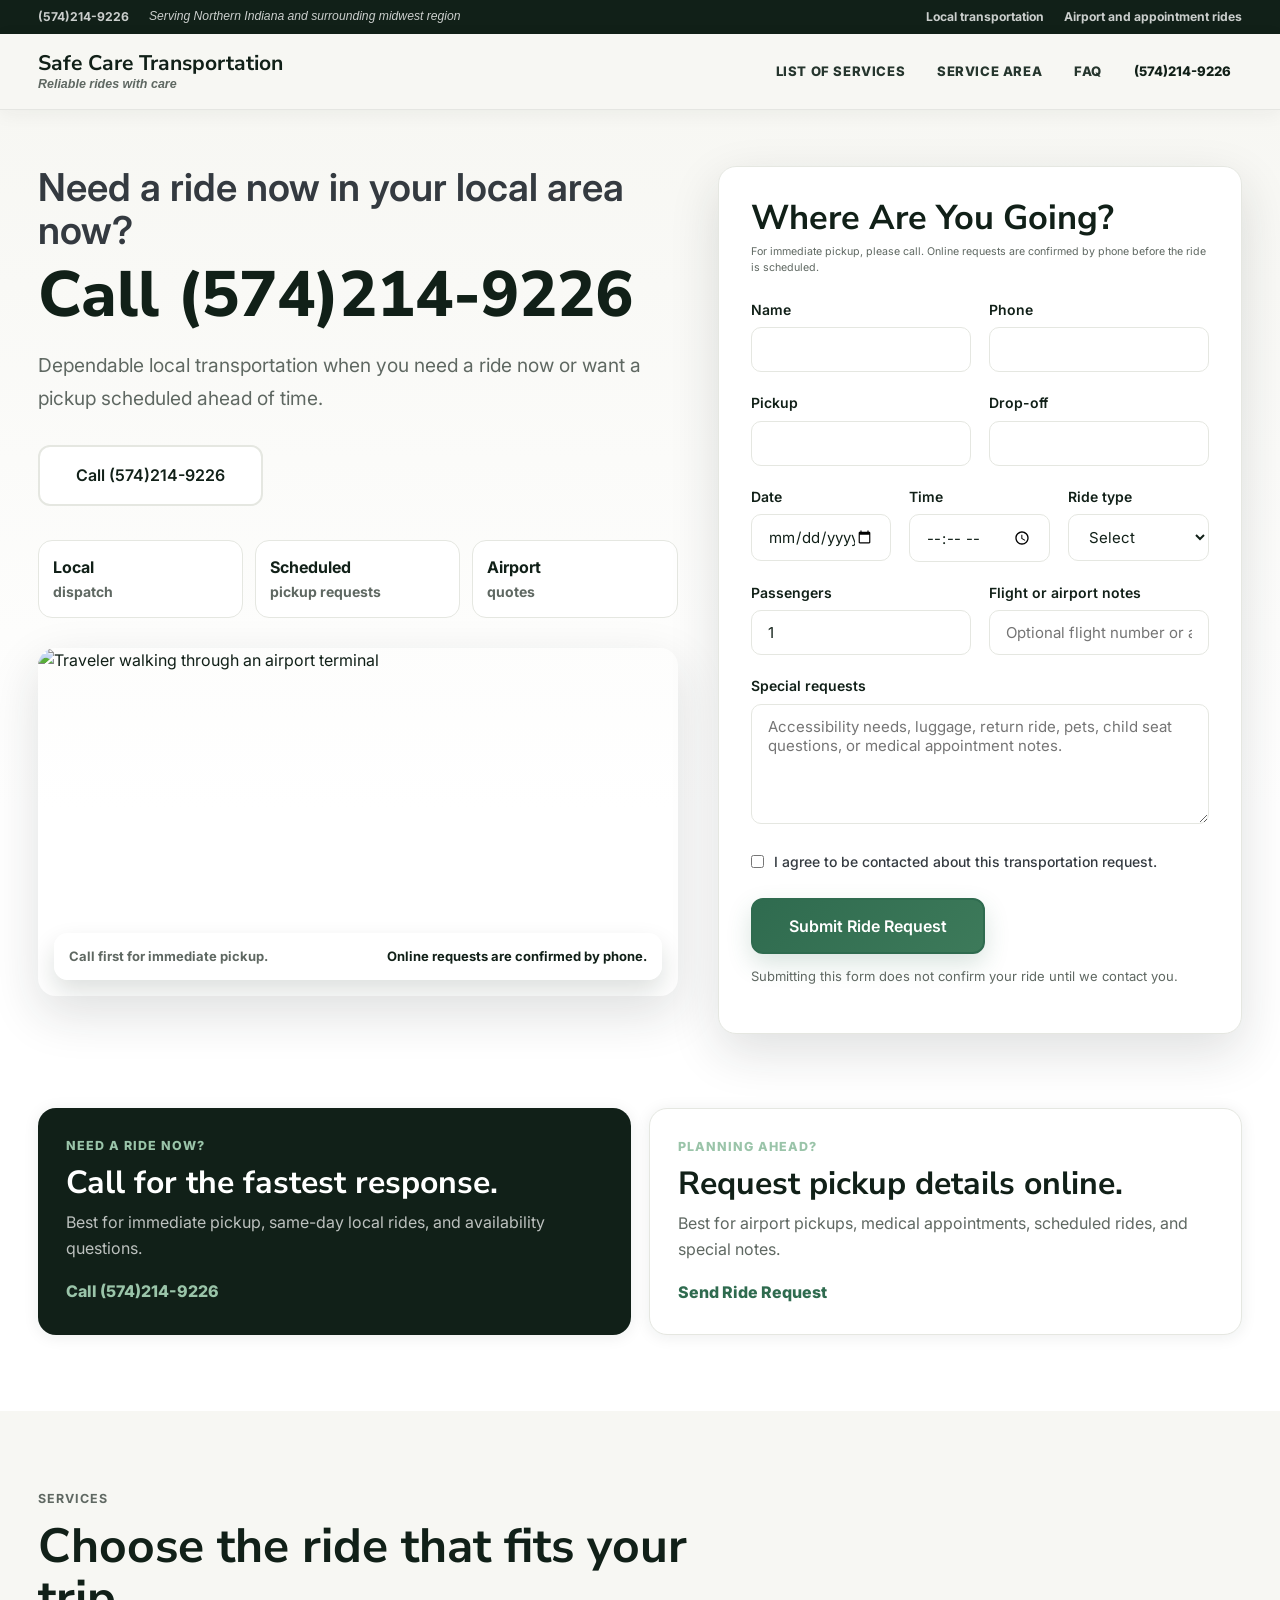
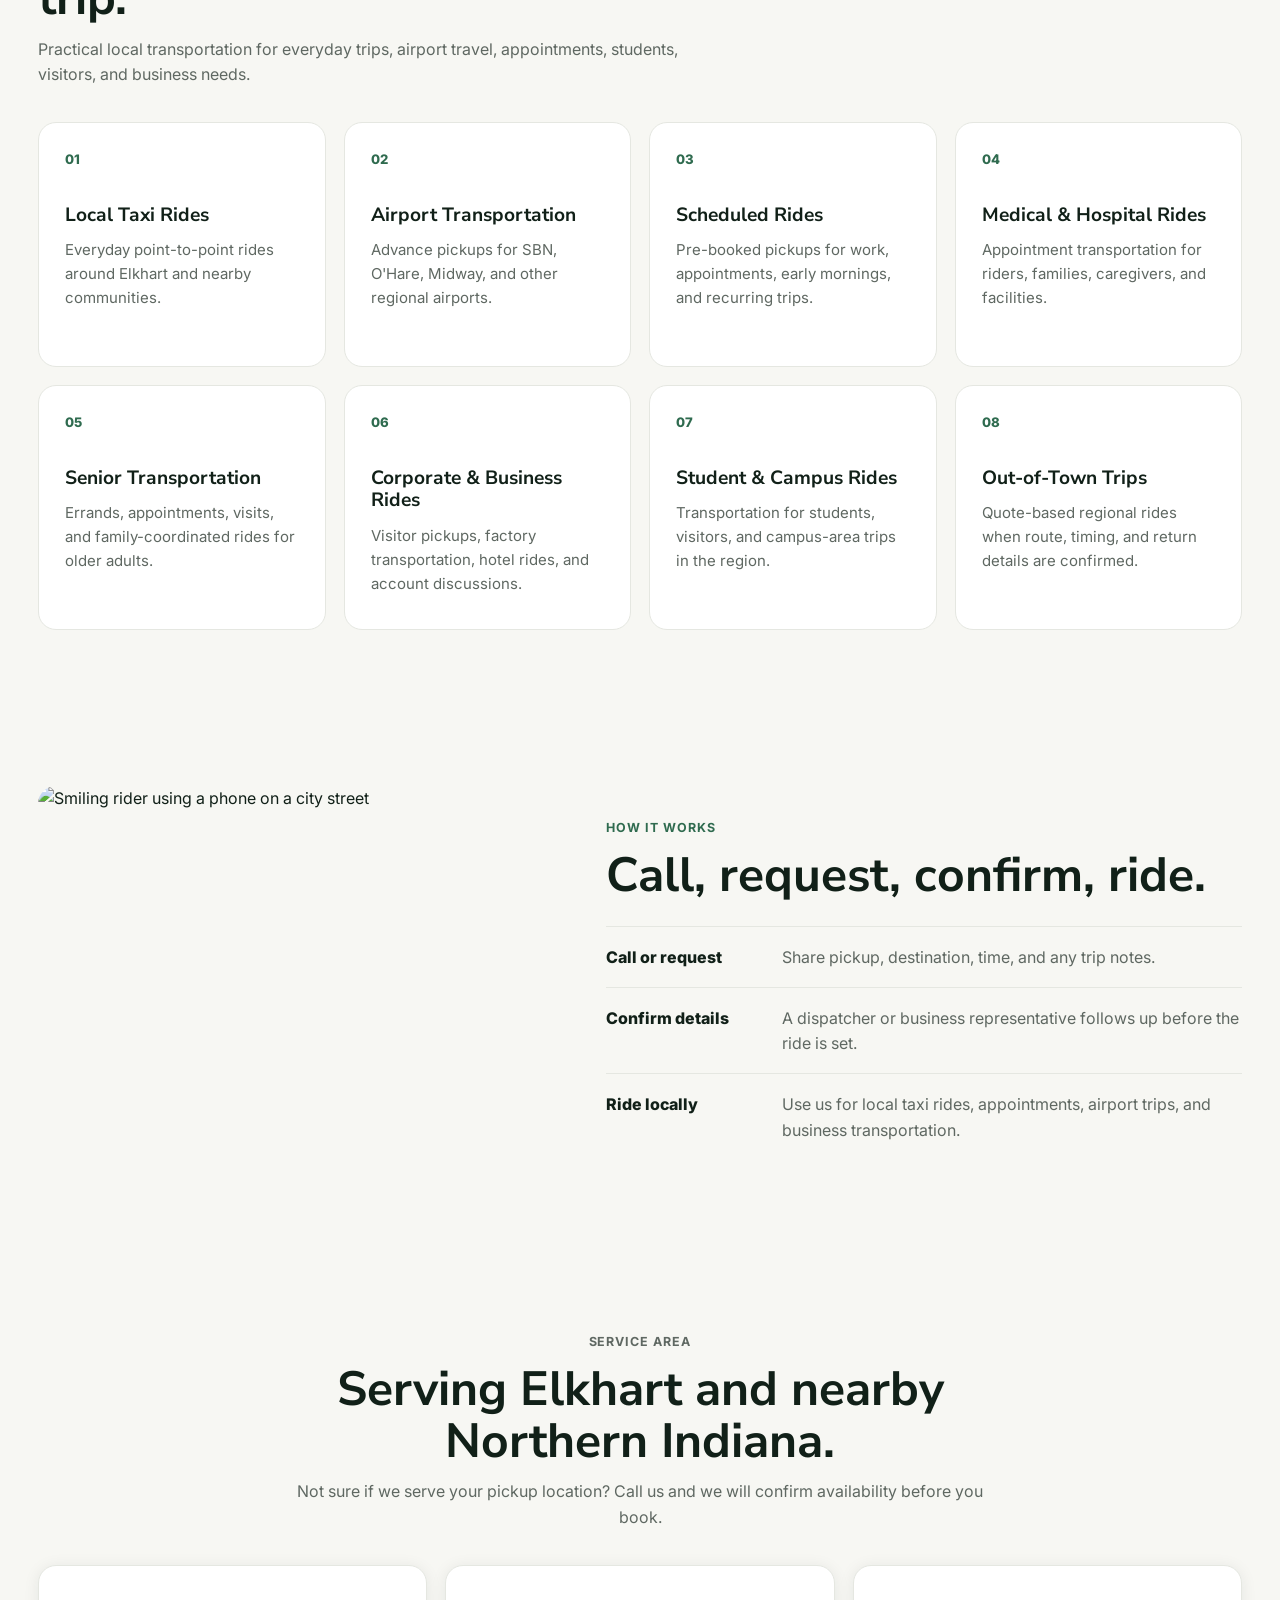
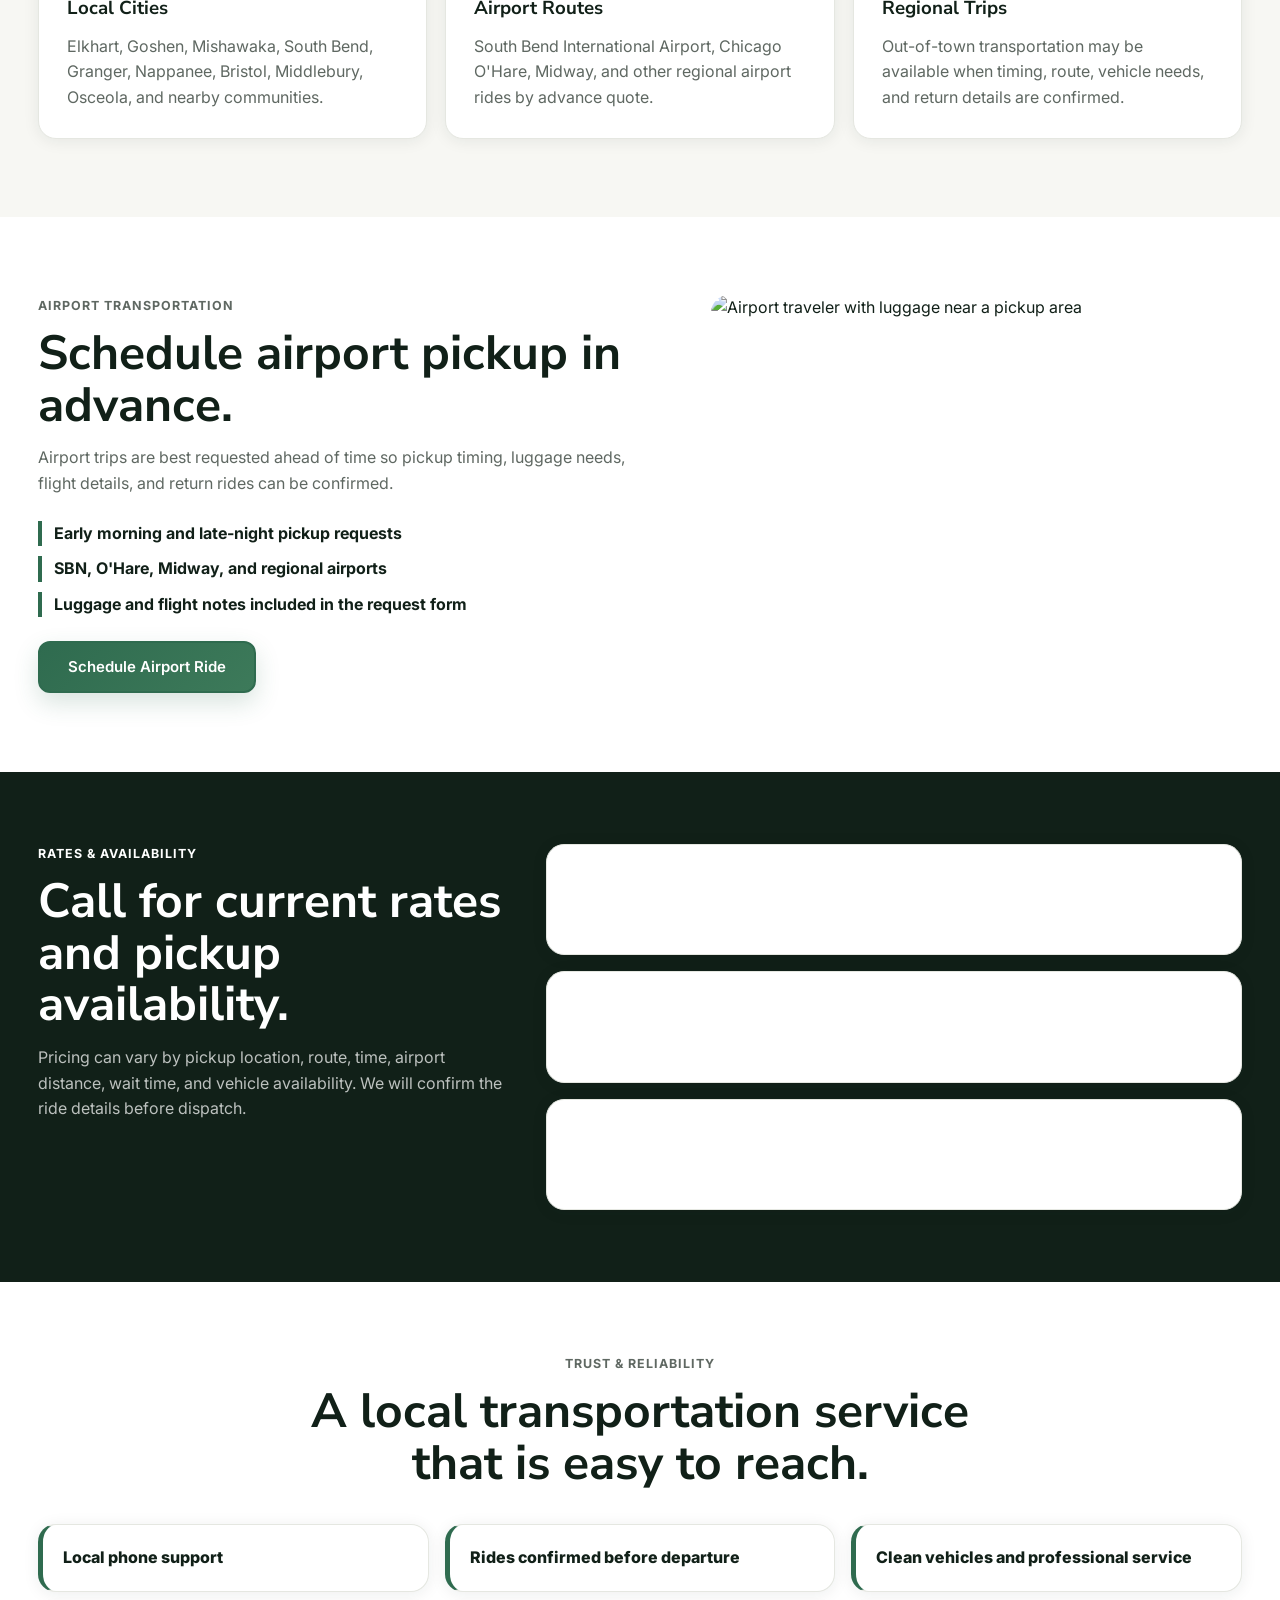
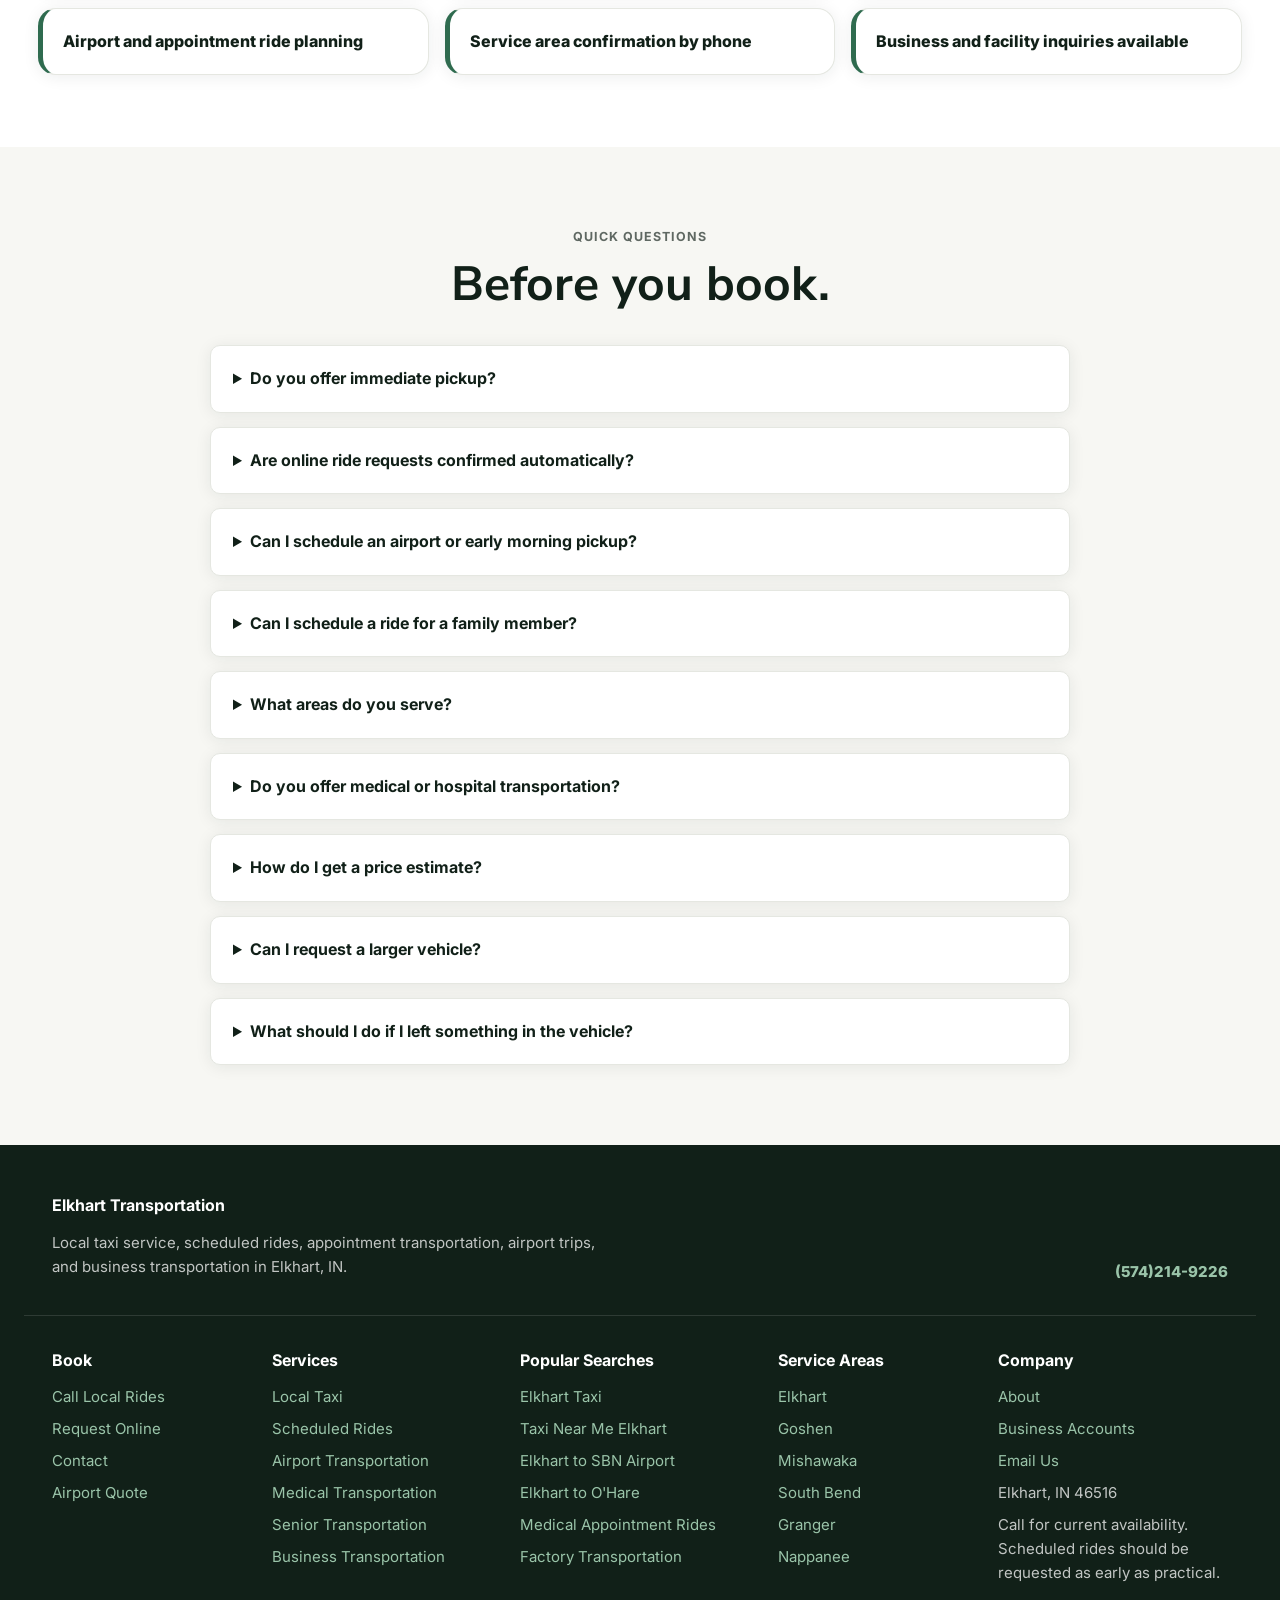
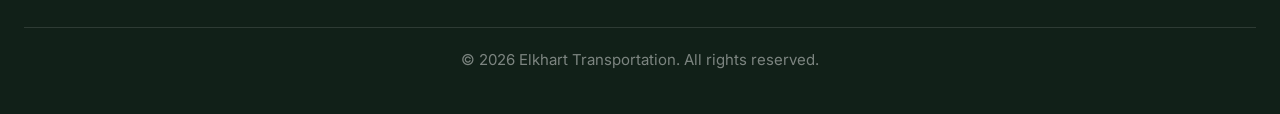
==== commit 16e5ca9a: "Tighten homepage hero copy" ====
--- a/index.html
+++ b/index.html
@@ -125,7 +125,7 @@
             <span class="booking-hero__question">Need a ride now in your local area now?</span>
             <span class="booking-hero__call">Call (574)214-9226</span>
           </h1>
-          <p>Local taxi service, airport transportation, scheduled pickups, medical appointment rides, senior rides, and business transportation from Elkhart to nearby communities.</p>
+          <p>Dependable local transportation when you need a ride now or want a pickup scheduled ahead of time.</p>
           <div class="booking-hero__actions">
             <a href="tel:+15742149226" class="btn btn--outline-dark btn--lg">Call (574)214-9226</a>
           </div>
